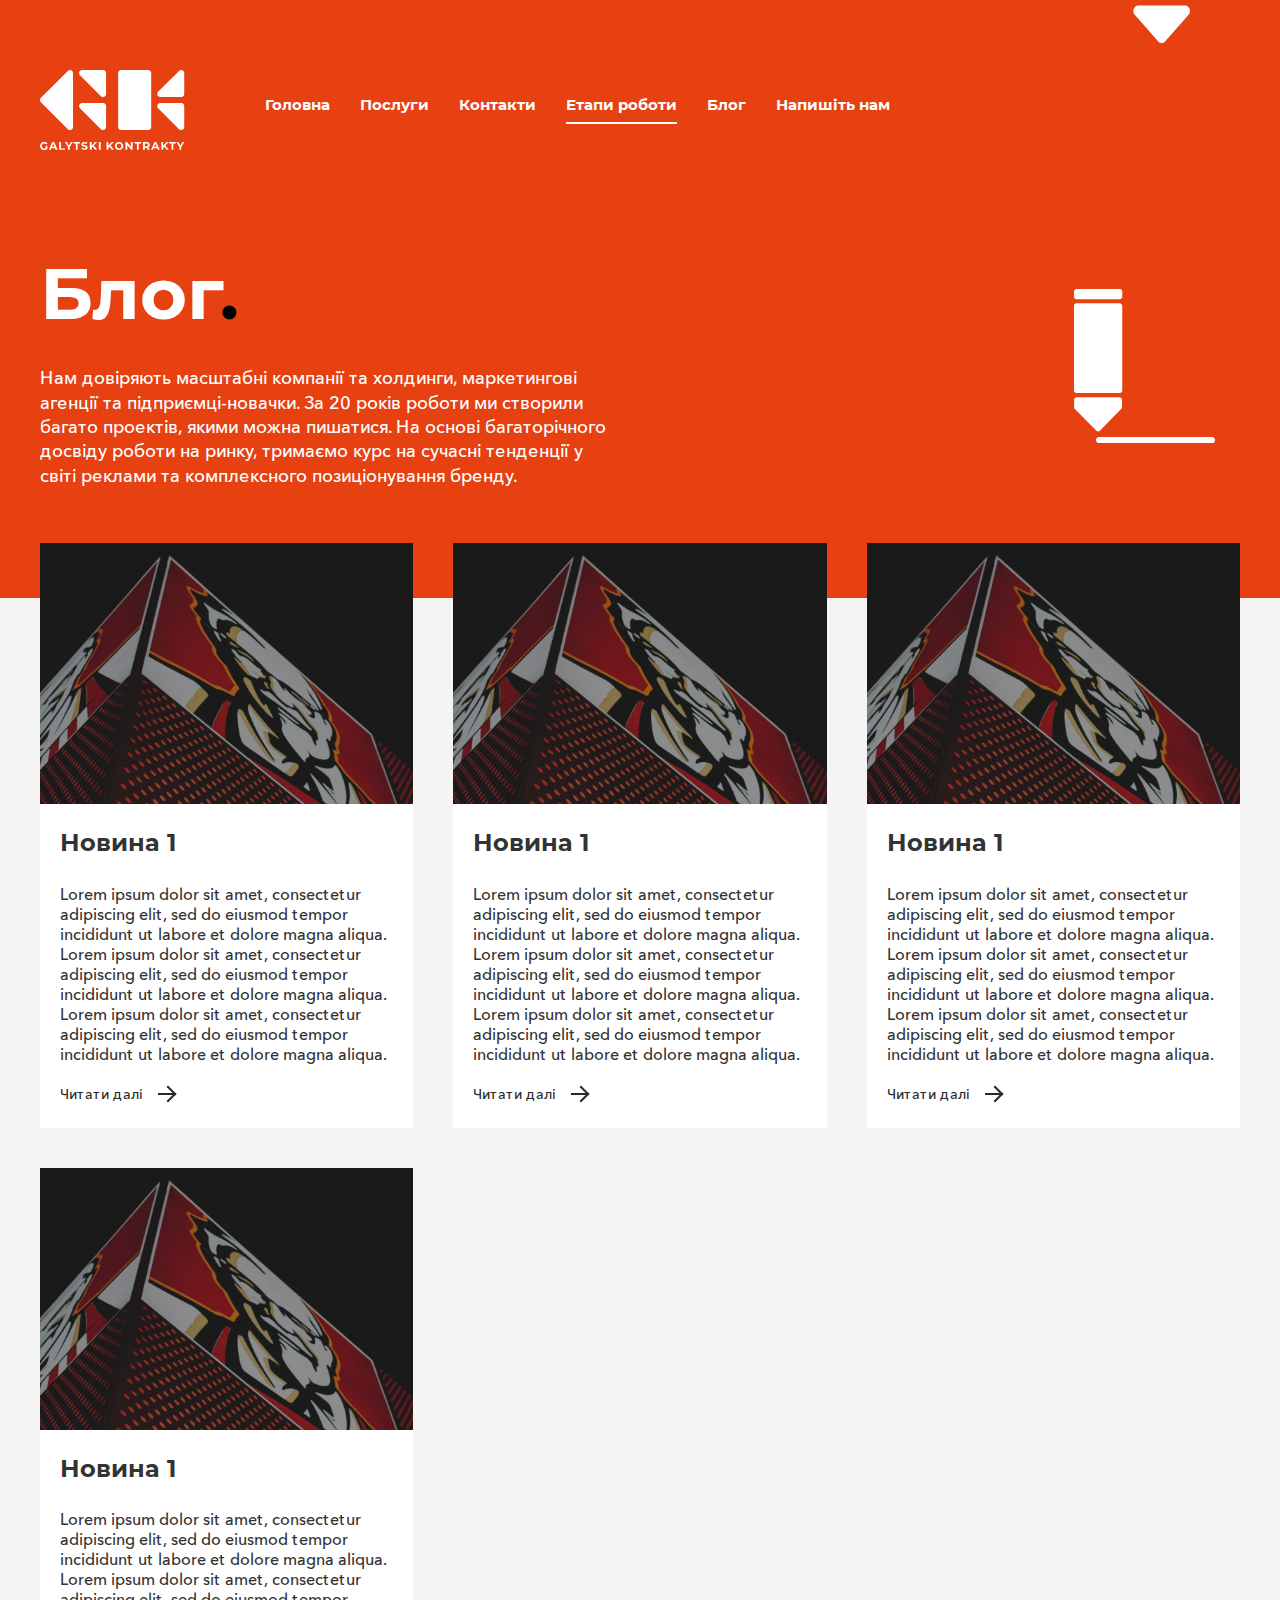
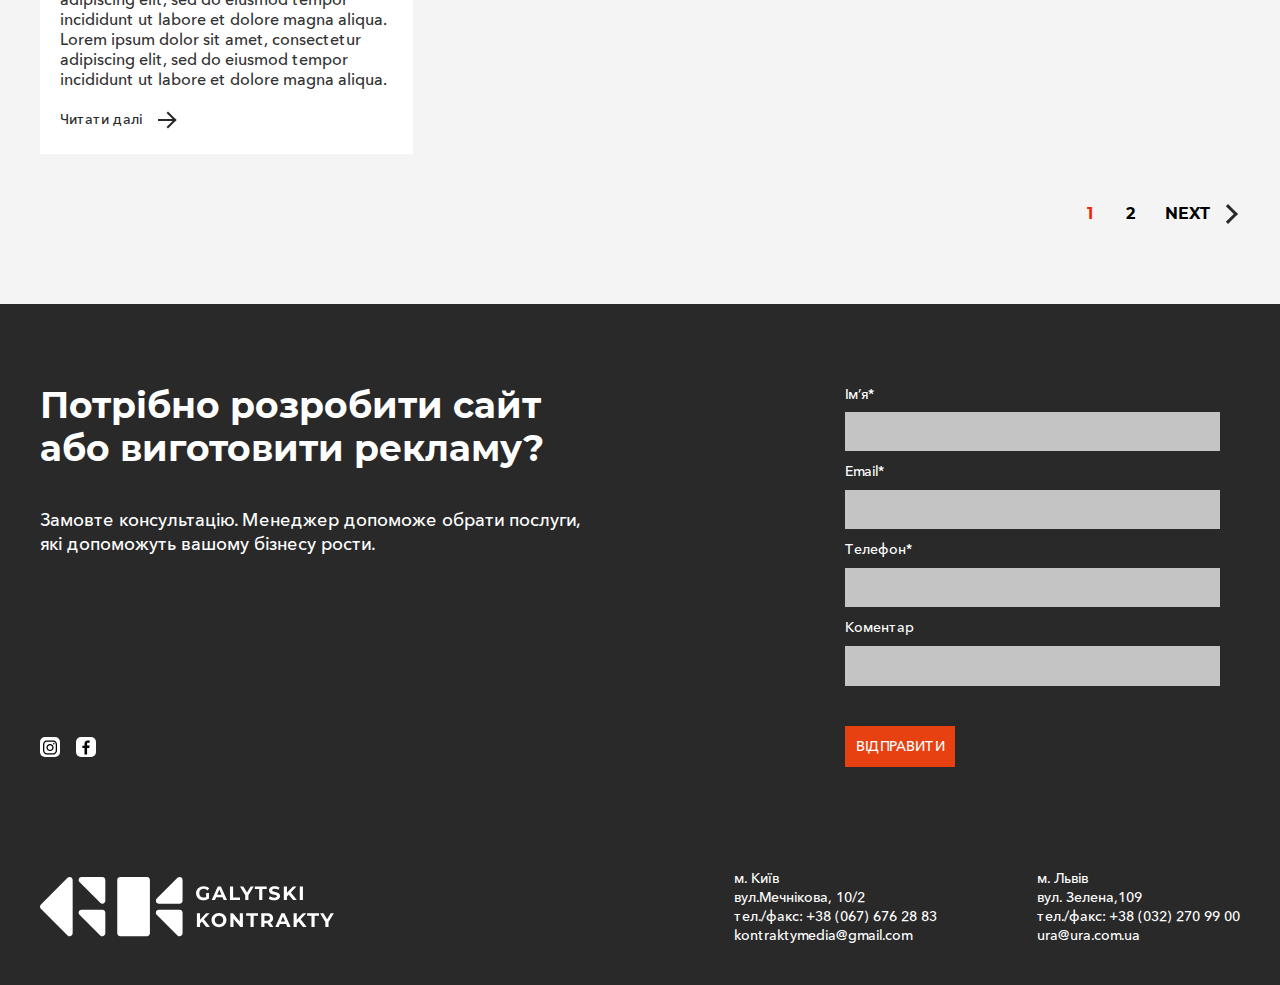
==== blog.html @ ad00ce15 "update" ====
<!DOCTYPE html>
<html lang="en">

<head>
    <meta charset="UTF-8">
    <meta name="viewport" content="width=device-width, initial-scale=1, maximum-scale=1">
    <title>Галицькі Контракти – рекламна агенція повного цик</title>

    <link rel="stylesheet" href="fonts/fonts.css">
    <link rel="stylesheet" href="css/slick.css">
    <link rel="stylesheet" href="css/style.css">
</head>

<body>

    <div class="container container--inner">

        <header class="main-header">
            <div class="container container--header">
                <div class="main-header__block">
                    <div class="main-header__holder">
                        <a href="" class="main-header__logo">
                            <img src="img/icons/logo-header.svg" alt="">
                        </a>
                        <div class="main-header__wrap">
                            <div class="mobile-wrap">
                                <div class="main-nav__toggle">
                                    <span class="line-burger"></span>
                                    <span class="line-burger"></span>
                                    <span class="line-burger"></span>
                                    <span class="line-burger"></span>
                                </div>
                            </div>
                           <ul class="main-header__list">
                               <li><a href="" class="main-header__link">Головна</a></li>
                                <li><a href="" class="main-header__link">Послуги</a></li>
                                <li><a href="" class="main-header__link">Контакти</a></li>
                                <li><a href="" class="main-header__link main-header__link--active">Етапи роботи</a></li>
                                <li><a href="" class="main-header__link">Блог</a></li>
                                <li><a href="" class="main-header__link">Напишіть нам</a></li>
                            </ul>
                        </div>
                    </div>
                    <!--end main-header__holder-->

                    <div class="blog__line">
                        <!--
          <svg width="57" height="245" viewBox="0 0 57 205" fill="none" xmlns="http://www.w3.org/2000/svg">
              <defs>
                <pattern id="pattern_blog" width="57" height="45" x="0" y="0" patternUnits="userSpaceOnUse">
                  <path fill-rule="evenodd" clip-rule="evenodd" d="M25.2838 36.4421C27.161 38.5623 30.1722 38.5623 32.0494 36.4421L55.5921 9.8518C57.4693 7.73164 57.4693 4.33055 55.5921 2.21039C54.6535 1.15031 53.4412 0.62027 52.1898 0.62027H5.14343C3.9311 0.62027 2.67966 1.15031 1.78018 2.21039C-0.0969757 4.33055 -0.0969757 7.73164 1.78018 9.8518L25.2838 36.4421Z" fill="white"/>
                </pattern>
              </defs>
             <rect width="57" height="245" x="0" y="0" fill="url(#pattern_blog)">
                <animate attributeName="height" dur="1.5s" begin="0s" values="45; 90; 135; 180; 245" >
              </rect>
          </svg>-->
                        <svg width="57" height="210" viewBox="0 0 57 210" fill="none"
                            xmlns="http://www.w3.org/2000/svg">
                            <defs>
                                <pattern id="pattern_line" width="57" height="42" x="0" y="0"
                                    patternUnits="userSpaceOnUse">
                                    <path fill-rule="evenodd" clip-rule="evenodd"
                                        d="M25.2838 36.4421C27.161 38.5623 30.1722 38.5623 32.0494 36.4421L55.5921 9.8518C57.4693 7.73164 57.4693 4.33055 55.5921 2.21039C54.6535 1.15031 53.4412 0.62027 52.1898 0.62027H5.14343C3.9311 0.62027 2.67966 1.15031 1.78018 2.21039C-0.0969757 4.33055 -0.0969757 7.73164 1.78018 9.8518L25.2838 36.4421Z"
                                        fill="white" />
                                </pattern>
                            </defs>
                            <rect width="57" height="210" x="0" y="0" fill="url(#pattern_line)">
                                <!-- <animate attributeName="height" dur="1.5s" begin="0s" values="42; 84; 126; 168; 210"
                                    repeatCount="indefinite" /> -->
                            </rect>
                        </svg>
                    </div>

                    <div class="blog__decor">
                        <svg width="57" height="303" viewBox="0 0 57 303" fill="none"
                            xmlns="http://www.w3.org/2000/svg">
                            <defs>
                                <pattern id="pattern_about" width="57" height="80" x="0" y="0"
                                    patternUnits="userSpaceOnUse">
                                    <path fill-rule="evenodd" clip-rule="evenodd"
                                        d="M25.2838 36.4421C27.161 38.5623 30.1722 38.5623 32.0494 36.4421L55.5921 9.8518C57.4693 7.73164 57.4693 4.33055 55.5921 2.21039C54.6535 1.15031 53.4412 0.62027 52.1898 0.62027H5.14343C3.9311 0.62027 2.67966 1.15031 1.78018 2.21039C-0.0969757 4.33055 -0.0969757 7.73164 1.78018 9.8518L25.2838 36.4421Z"
                                        fill="white" />
                                </pattern>
                            </defs>
                            <rect width="57" height="303" x="0" y="0" fill="url(#pattern_about)">
                                <!-- <animate attributeName="height" dur="1.5s" begin="0s" values="101; 202; 303"
                                    repeatCount="indefinite" /> -->
                            </rect>
                        </svg>
                    </div>

                </div>
                <!--end main-header__block-->
            </div>

            <section class="inner">
                <div class="container">
                    <div class="inner__col">
                        <div class="inner__wrap">
                            <h3 class="inner__title">Блог<span>.</span></h3>
                            <div class="inner__text">
                                <p>Нам довіряють масштабні компанії та холдинги, маркетингові агенції та
                                    підприємці-новачки. За 20 років роботи ми створили багато проектів, якими можна
                                    пишатися. На основі багаторічного досвіду роботи на ринку, тримаємо курс на сучасні
                                    тенденції у світі реклами та комплексного позиціонування бренду.</p>
                            </div>
                            <div class="inner__pencil">
                                <svg width="141" height="154" viewBox="0 0 141 154" fill="none"
                                    xmlns="http://www.w3.org/2000/svg">
                                    <path fill-rule="evenodd" clip-rule="evenodd"
                                        d="M24.1456 108.24H24.1761H45.3612C45.4528 108.24 44.9033 108.24 45.6054 108.24C46.3075 108.24 48.017 109.354 48.017 110.686V117.992V118.023V118.054V118.116V118.147V118.209V118.24V118.271V118.364V118.395V118.426V118.457V118.488V118.519V118.55V118.581V118.612V118.643V118.673V118.704L47.9865 118.797V118.828C47.8644 119.231 47.6202 119.571 47.3149 119.819L25.8856 141.801C25.4582 142.235 24.8477 142.513 24.2067 142.513H24.1761H24.1456H24.1151C23.474 142.513 22.8635 142.235 22.4361 141.801L0.823682 119.881C0.518421 119.602 0.304739 119.262 0.152108 118.89V118.859L0.121582 118.766V118.735V118.704V118.673V118.643V118.612V118.581V118.55V118.519V118.488V118.457V118.426V118.333V118.302V118.271V118.209V118.178V118.116V118.085V118.054V110.747C0.121582 109.385 1.83104 108.302 2.53314 108.302C3.23524 108.302 2.7163 108.302 2.77735 108.302H23.9625H24.1456V108.24Z"
                                        fill="white" />
                                    <path fill-rule="evenodd" clip-rule="evenodd"
                                        d="M0.0302734 2.72457C0.0302734 2.63168 0.0302734 3.18898 0.0302734 2.47688C0.0302734 1.73382 1.09869 0 2.44183 0H45.8499C47.1931 0 48.2615 1.1146 48.2615 2.44592V7.77121C48.2615 9.13349 47.1626 10.2171 45.8499 10.2171H2.44183C1.09869 10.2171 0.0302734 9.10253 0.0302734 7.77121C0.0302734 7.67833 0.0302734 7.58544 0.0302734 7.52352V2.72457Z"
                                        fill="white" />
                                    <path fill-rule="evenodd" clip-rule="evenodd"
                                        d="M48.2615 101.242C48.2615 101.335 48.2615 101.428 48.2615 101.49C48.2615 102.852 47.1626 103.936 45.8499 103.936H2.44183C1.09869 103.936 0.0302734 102.821 0.0302734 101.49V16.5951C0.0302734 15.2328 1.12921 14.1492 2.44183 14.1492H45.8499C47.1931 14.1492 48.2615 15.883 48.2615 16.5951C48.2615 17.3072 48.2615 16.7809 48.2615 16.8428V101.242Z"
                                        fill="white" />
                                    <path fill-rule="evenodd" clip-rule="evenodd"
                                        d="M24.9395 148.025H138.069C139.687 148.025 141.03 149.356 141.03 151.028C141.03 152.669 139.718 154.031 138.069 154.031H24.9395C23.3217 154.031 21.9785 152.7 21.9785 151.028C21.9785 149.356 23.2911 148.025 24.9395 148.025Z"
                                        fill="white" />
                                </svg>
                            </div>
                        </div>
                        <!--end inner__wrap-->
                        <p class="inner__aside">Follow Us - Fb. / Inst.</p>
                    </div>
                    <!--end inner__col-->
                </div>

            </section>

        </header>

        <section class="blog">
            <div class="container">
                <div class="blog__wrap">
                    <a href="" class="blog__item">
                        <div class="blog__image" style="background-image: url(img/project_1.png);"></div>
                        <div class="blog__content">
                            <h3 class="blog__title">Новина 1</h3>
                            <div class="blog__desc">
                                <p>Lorem ipsum dolor sit amet, consectetur adipiscing elit, sed do eiusmod tempor
                                    incididunt ut labore et dolore magna aliqua. Lorem ipsum dolor sit amet, consectetur
                                    adipiscing elit, sed do eiusmod tempor incididunt ut labore et dolore magna aliqua.
                                    Lorem ipsum dolor sit amet, consectetur adipiscing elit, sed do eiusmod tempor
                                    incididunt ut labore et dolore magna aliqua.</p>
                            </div>
                            <span class="blog__details">Читати далі</span>
                        </div>
                    </a>
                    <!--end blog__item-->

                    <a class="blog__item">
                        <div class="blog__image" style="background-image: url(img/project_1.png);"></div>
                        <div class="blog__content">
                            <h3 class="blog__title">Новина 1</h3>
                            <div class="blog__desc">
                                <p>Lorem ipsum dolor sit amet, consectetur adipiscing elit, sed do eiusmod tempor
                                    incididunt ut labore et dolore magna aliqua. Lorem ipsum dolor sit amet, consectetur
                                    adipiscing elit, sed do eiusmod tempor incididunt ut labore et dolore magna aliqua.
                                    Lorem ipsum dolor sit amet, consectetur adipiscing elit, sed do eiusmod tempor
                                    incididunt ut labore et dolore magna aliqua.</p>
                            </div>
                            <span class="blog__details">Читати далі</span>
                        </div>
                    </a>
                    <!--end blog__item-->

                    <a class="blog__item">
                        <div class="blog__image" style="background-image: url(img/project_1.png);"></div>
                        <div class="blog__content">
                            <h3 class="blog__title">Новина 1</h3>
                            <div class="blog__desc">
                                <p>Lorem ipsum dolor sit amet, consectetur adipiscing elit, sed do eiusmod tempor
                                    incididunt ut labore et dolore magna aliqua. Lorem ipsum dolor sit amet, consectetur
                                    adipiscing elit, sed do eiusmod tempor incididunt ut labore et dolore magna aliqua.
                                    Lorem ipsum dolor sit amet, consectetur adipiscing elit, sed do eiusmod tempor
                                    incididunt ut labore et dolore magna aliqua.</p>
                            </div>
                            <span class="blog__details">Читати далі</span>
                        </div>
                    </a>
                    <!--end blog__item-->


                    <a class="blog__item">
                        <div class="blog__image" style="background-image: url(img/project_1.png);"></div>
                        <div class="blog__content">
                            <h3 class="blog__title">Новина 1</h3>
                            <div class="blog__desc">
                                <p>Lorem ipsum dolor sit amet, consectetur adipiscing elit, sed do eiusmod tempor
                                    incididunt ut labore et dolore magna aliqua. Lorem ipsum dolor sit amet, consectetur
                                    adipiscing elit, sed do eiusmod tempor incididunt ut labore et dolore magna aliqua.
                                    Lorem ipsum dolor sit amet, consectetur adipiscing elit, sed do eiusmod tempor
                                    incididunt ut labore et dolore magna aliqua.</p>
                            </div>
                            <span class="blog__details">Читати далі</span>
                        </div>
                    </a>
                    <!--end blog__item-->


                </div>
                <!--end blog__wrap-->
                <nav class="navigation pagination" role="navigation">
                    <div class="nav-links">
                        <span class="page-numbers current">1</span>
                        <a class="page-numbers" href="">2</a>
                        <a class="page-numbers next" href=""></a>
                    </div>
                </nav>
            </div>
        </section>

        <footer class="main-footer">
            <div class="container">
                <div class="main-footer__wrap">
                    <div class="main-footer__item main-footer__item--block">
                        <h3 class="main-footer__title">Потрібно розробити сайт або виготовити рекламу?</h3>
                        <div class="main-footer__desc">
                            <p>Замовте консультацію. Менеджер допоможе обрати послуги, які допоможуть вашому бізнесу
                                рости.</p>
                        </div>
                        <div class="main-footer__decor">
                            <svg width="229" height="21" viewBox="0 0 229 21" xmlns="http://www.w3.org/2000/svg">
                                <defs>
                                    <pattern id="pattern" width="30" height="20" x="0" y="0"
                                        patternUnits="userSpaceOnUse">
                                        <path
                                            d="M0 1.01V19.07C0 19.63 0.45 20.08 1.01 20.08C1.29 20.08 1.54 19.97 1.72 19.79L10.76 10.75C10.94 10.57 11.05 10.32 11.05 10.04C11.05 9.75 10.92 9.48 10.72 9.3L1.72 0.3C1.54 0.11 1.29 0 1.01 0C0.45 0 0 0.45 0 1.01Z" />
                                    </pattern>
                                </defs>

                                <rect width="220" height="20" x="0" y="0" fill="url(#pattern)">
                                    <animate attributeName="width" dur="1.5s" begin="0s"
                                        values="20; 40; 60; 80; 100; 140;180;220" repeatCount="indefinite" />
                                </rect>
                            </svg>
                        </div>
                        <!--end main-footer__decor-->

                        <div class="main-footer__social">
                             <a href="" class="main-footer__elem">
                                <img src="img/icons/instagram.svg" alt="">
                            </a>
                            <a href="" class="main-footer__elem">
                                <img src="img/icons/facebook.svg" alt="">
                            </a>
                        </div>
                    </div>
                    <div class="main-footer__item main-footer__item--form">
                        <form action="" class="main-footer__data">
                            <div class="main-footer__info">
                                <p class="main-footer__error main-footer__fail-name" style="display: none;">Некоректне
                                    ім’я</p>
                                <p class="main-footer__error main-footer__fail-email" style="display: none;">Некоректний
                                    email</p>
                                <p class="main-footer__error main-footer__fail-phone" style="display: none;">Некоректний
                                    номер телефону</p>
                            </div>
                            <div class="main-footer__box">
                                <label for="m_name" class="main-footer__label">Iм’я*</label>
                                <input class="input" type="text" id="m_name">
                            </div>
                            <div class="main-footer__box">
                                <label for="m_email" class="main-footer__label">Email*</label>
                                <input class="input" type="text" id="m_email">
                            </div>
                            <div class="main-footer__box">
                                <label for="m_phone" class="main-footer__label">Телефон*</label>
                                <input class="input" type="text" id="m_phone">
                            </div>
                             <div class="main-footer__box">
                               <label for="m_msg" class="main-footer__label">Коментар</label>
                                <textarea class="input input--area" id="m_msg"></textarea>
                            </div>
                            <button class="main-footer__btn">Відправити</button>
                        </form>
                    </div>
                </div>
                <!--end main-footer__wrap-->

                <div class="main-footer__inner">
                    <div class="main-footer__logo">
                        <img src="img/icons/footer-logo.svg" alt="">
                    </div>
                    <div class="main-footer__elems">
                        <div class="main-footer__col">
                            <p>м. Київ
                                вул.Мечнікова, 10/2
                                тел./факс: <a href="tel:+38 (067) 676 28 83">+38 (067) 676 28 83</a>
                                kontraktymedia@gmail.com
                            </p>
                        </div>
                        <div class="main-footer__col">
                            <p>м. Львів
                                вул. Зелена,109
                                тел./факс: <a href="tel:+38 (032) 270 99 00">+38 (032) 270 99 00</a>
                                ura@ura.com.ua
                            </p>
                        </div>
                    </div>
                </div>
                <!--end main-footer__inner-->
            </div>
        </footer>

    </div>

    <script src="js/jquery-3.1.1.min.js"></script>
    <script src="js/jquery.maskedinput.min.js"></script>
    <script src="js/slick.min.js"></script>
    <script src="js/main.js"></script>

</body>

</html>
---- fonts/fonts.css ----
@font-face {
    font-family: "Montserrat";
    src: url("Montserrat.eot");
    src: url("Montserrat.eot?#iefix") format("embedded-opentype"),
    url("Montserrat.woff") format("woff"),
    url("Montserrat.woff2") format("woff2"),
    url("Montserrat.ttf") format("truetype"),
    url('Montserrat.svg') format('svg');
    font-weight: normal;
    font-style: normal;
}

@font-face {
    font-family: "Montserrat";
    src: url("Montserrat-Bold.eot");
    src: url("Montserrat-Bold.eot?#iefix") format("embedded-opentype"),
    url("Montserrat-Bold.woff") format("woff"),
    url("Montserrat-Bold.woff2") format("woff2"),
    url("Montserrat-Bold.ttf") format("truetype"),
    url('Montserrat-Bold.svg') format('svg');
    font-weight: bold;
    font-style: normal;
}

@font-face {
    font-family: "Montserrat";
    src: url("Montserrat-ExtraBold.eot");
    src: url("Montserrat-ExtraBold.eot?#iefix") format("embedded-opentype"),
    url("Montserrat-ExtraBold.woff") format("woff"),
    url("Montserrat-ExtraBold.woff2") format("woff2"),
    url("Montserrat-ExtraBold.ttf") format("truetype"),
    url('MMontserrat-ExtraBold.svg') format('svg');
    font-weight: 800;
    font-style: normal;
}

@font-face {
    font-family: "Avenir";
    src: url("Avenir-Medium.eot");
    src: url("Avenir-Medium.eot?#iefix") format("embedded-opentype"),
    url("Avenir-Medium.woff") format("woff"),
    url("Avenir-Medium.woff2") format("woff2"),
    url("Avenir-Medium.ttf") format("truetype"),
    url('Avenir-Medium.svg') format('svg');
    font-weight: 500;
    font-style: normal;
}

@font-face {
    font-family: "Avenir";
    src: url("Avenir-Heavy.eot");
    src: url("Avenir-Heavy.eot?#iefix") format("embedded-opentype"),
    url("Avenir-Heavy.woff") format("woff"),
    url("Avenir-Heavy.woff2") format("woff2"),
    url("Avenir-Heavy.ttf") format("truetype"),
    url('Avenir-Heavy.svg') format('svg');
    font-weight: normal;
    font-style: normal;
}

@font-face {
    font-family: "roboto";
    src: url("roboto-regular.eot");
    src: url("roboto-regular.eot?#iefix") format("embedded-opentype"),
    url("roboto-regular.woff") format("woff"),
    url("roboto-regular.woff2") format("woff2"),
    url("roboto-regular.ttf") format("truetype"),
    url('roboto-regular.svg') format('svg');
    font-weight: 400;
    font-style: normal;
}

@font-face {
    font-family: "roboto";
    src: url("roboto-700.eot");
    src: url("roboto-700.eot?#iefix") format("embedded-opentype"),
    url("roboto-700.woff") format("woff"),
    url("roboto-700.woff2") format("woff2"),
    url("roboto-700.ttf") format("truetype"),
    url('roboto-700.svg') format('svg');
    font-weight: 700;
    font-style: normal;
}
---- css/style.css ----
.visually-hidden {
	position: absolute;
	width: 1px;
	height: 1px;
	margin: -1px;
	bottom: 0;
	padding: 0;
	white-space: nowrap;
	clip-path: inset(100%);
	clip: rect(0 0 0 0);
	overflow: hidden;
}

* {
	box-sizing: border-box;
}

*::after,
*::before {
	box-sizing: border-box;
}

.button {
	display: block;
	width: 100%;
	cursor: pointer;
	border: none;
	outline: none;
}

body,
div,
dl,
dt,
dd,
ul,
li,
h1,
h2,
h3,
h4,
h5,
h6,
pre,
code,
form,
fieldset,
input,
textarea,
p,
blockquote,
th,
td {
	margin: 0;
	padding: 0;
}

table {
	border-collapse: collapse;
	border-spacing: 0;
}

a {
	text-decoration: none;
}

fieldset,
img,
abbr {
	border: 0;
}

address,
caption,
cite,
code,
dfn,
th,
var {
	font-style: normal;
	font-weight: normal;
}

strong {
	font-weight: bold;
}

em {
	font-style: italic;
}

ul li {
	list-style: none;
}

caption,
th {
	text-align: left;
}

h1,
h2,
h3,
h4,
h5,
h6 {
	font-weight: bold;
}

sup {
	vertical-align: text-top;
}

sub {
	vertical-align: text-bottom;
}

input,
textarea,
select {
	font-family: inherit;
	font-size: inherit;
	font-weight: inherit;
	outline: none;
}

legend {
	color: #000;
}

article,
aside,
details,
figcaption,
figure,
footer,
header,
hgroup,
menu,
nav,
section,
main {
	display: block;
}

.main-header {
	position: relative;
	background-color: #e74011;
	background-image: url(img/bg-header.svg);
	background-size: cover;
	background-repeat: no-repeat;
}

.main-header--inner {
	background-color: #fff;
	background-image: none;
}

.main-header--inner .line-burger {
	background-color: #292929;
}

.main-header--inner .main-header__list {
	background-color: #fff;
}

.main-header--inner .main-header__link {
	color: #292929;
}

.main-header--inner .main-header__link--active {
	border-bottom-color: #292929;
}

.main-header--inner .main-header__link--active:hover {
	color: #292929;
}

.main-header--blog .main-header__holder {
	justify-content: center;
}

.main-header--blog .main-header__list li:not(:last-child) .main-header__link {
	margin-right: 40px;
}

.main-header--blog .main-header__logo {
	display: none;
}

.main-header__holder {
	position: relative;
	display: flex;
	align-items: center;
	padding-top: 70px;
}

.main-header__elem {
	max-width: 900px;
	padding-top: 110px;
}

.main-header__desc {
	transform-origin: center bottom;
	padding-bottom: 67px;
}

.main-header__desc .animation_title {
	display: inline-block;
	min-height: 70px;
	border-right: 10px solid #fff;
	padding-right: 10px;
	animation: lineText 0.7s 8 0.5s;
}

.main-header__desc p {
	font-size: 72px;
	line-height: 1.2;
	color: #fff;
	font-weight: bold;
}

.main-header__different {
	display: block;
	color: #292929;
}

.main-header__text {
	max-width: 575px;
	padding-bottom: 190px;
}

.main-header__text p {
	font-size: 18px;
	line-height: 1.35;
	color: #fff;
	font-family: Avenir;
	font-weight: 500;
}

.main-header__block {
	position: relative;
}

.main-header__line,
.main-header__decor {
	position: absolute;
}

.main-header__line svg,
.main-header__decor svg {
	display: block;
}

.main-header__line svg path,
.main-header__decor svg path {
	fill: #fff;
}

.main-header__line {
	right: 115px;
	top: 300px;
	height: 42px;
	overflow: hidden;
	animation: mainArrow 4s infinite;
}

.main-header__decor {
	right: 0px;
	top: 495px;
	height: 90px;
	overflow: hidden;
	animation: smallArrow 4s infinite;
}

.main-header__list {
	display: flex;
	align-items: center;
}

.main-header__list li:not(:last-child) .main-header__link {
	margin-right: 30px;
}

.main-header__link {
	display: block;
	font-size: 15px;
	line-height: 1.2;
	color: #fff;
	border-bottom: 2px solid transparent;
	padding-bottom: 8px;
	font-weight: 700;
	transition: 0.3s color;
}

.main-header__link:hover {
	color: #333;
}

.main-header__link--active {
	border-bottom: 2px solid #fff;
}

.main-header__link--active:hover {
	color: #fff;
}

.main-header__logo {
	display: block;
	margin-right: 80px;
	max-width: 145px;
}

.main-header__logo img {
	display: block;
}

.main-header__aside {
	position: absolute;
	writing-mode: vertical-rl;
	transform: rotate(-180deg);
	top: calc(50% - 110px);
	right: -81px;
	font-size: 15px;
	line-height: 1.2;
	font-family: roboto;
	font-weight: 700;
}

.main-header__aside a {
	color: #292929;
}

.mobile-wrap {
	display: none;
	align-items: center;
	justify-content: space-between;
	cursor: pointer;
}

.line-burger {
	position: relative;
	top: 0px;
	display: block;
	width: 20px;
	height: 2px;
	background-color: #fff;
	transition: all ease-in-out 0.5s;
}

.line-burger:not(:last-child) {
	margin-bottom: 4px;
}

.line-burger:nth-child(1),
.line-burger:nth-child(3) {
	width: 10px;
}

.main-nav__toggle {
	position: relative;
	cursor: pointer;
	display: none;
}

.main-nav__toggle.open .line-burger:nth-child(2),
.main-nav__toggle.open .line-burger:nth-child(3) {
	width: 0px;
	opacity: 0;
}

.main-nav__toggle.open .line-burger:nth-child(1) {
	transform: rotate(-45deg);
	top: 9px;
}

.main-nav__toggle.open .line-burger:nth-child(4) {
	transform: rotate(45deg);
	top: -9px;
}

.main-nav__toggle.open .line-burger:nth-child(1) {
	width: 20px;
}

.main-footer {
	background-color: #292929;
	padding-top: 80px;
}

.main-footer__wrap {
	display: flex;
	flex-wrap: wrap;
	margin-bottom: 55px;
}

.main-footer__item {
	width: 50%;
}

.main-footer__item--block {
	position: relative;
	max-width: 580px;
	padding-right: 20px;
}

.main-footer__title {
	font-size: 36px;
	line-height: 1.2;
	color: #fff;
	padding-bottom: 38px;
	font-weight: bold;
}

.main-footer__desc {
	padding-bottom: 70px;
}

.main-footer__desc p {
	font-size: 18px;
	line-height: 24px;
	color: #fff;
	font-family: Avenir;
	font-weight: 500;
}

.main-footer__decor {
	position: relative;
	margin-bottom: 90px;
}

.main-footer__decor:after {
	content: '';
	position: absolute;
	top: 0;
	right: 0;
	width: 100%;
	height: 100%;
	background-color: #292929;
	animation: footerArrow 3s infinite;
}

.main-footer__decor svg {
	display: block;
}

.main-footer__decor svg path {
	fill: rgba(255, 255, 255, 0.4);
}

.main-footer__social {
	display: flex;
	margin: 0 -8px;
}

.main-footer__social--mobile {
	display: none;
}

.main-footer__elem {
	display: flex;
	align-items: center;
	justify-content: center;
	width: 20px;
	height: 20px;
	border-radius: 5px;
	background-color: #fff;
	padding: 0 3px;
	margin: 0 8px;
}

.main-footer__elem img {
	display: block;
	width: 15px;
	height: 15px;
}

.main-footer__box {
	margin-bottom: 10px;
}

.main-footer__label {
	user-select: none;
	display: inline-block;
	cursor: pointer;
	font-size: 14px;
	line-height: 1.2;
	color: #fff;
	margin-bottom: 10px;
	font-family: Avenir;
	font-weight: 500;
}

.main-footer__data {
	max-width: 375px;
	margin-left: auto;
}

.main-footer__btn {
	cursor: pointer;
	max-width: 110px;
	width: 100%;
	font-size: 14px;
	line-height: 1.2;
	color: #fff;
	border: none;
	outline: none;
	background-color: #e74011;
	text-transform: uppercase;
	padding: 12px 5px;
	margin-top: 30px;
	font-family: Avenir;
	font-weight: 500;
	transition: 0.3s background-color;
}

.main-footer__btn[disabled] {
	cursor: default;
	opacity: 0.5;
	text-decoration: line-through;
}

.main-footer__btn:not(:disabled) {
	cursor: pointer;
}

.main-footer__btn:not(:disabled):hover {
	background-color: #591806;
}

.main-footer__inner {
	display: flex;
	justify-content: space-between;
	align-items: center;
	padding-top: 47px;
}

.main-footer__logo {
	max-width: 295px;
	margin-bottom: 40px;
}

.main-footer__logo img {
	display: block;
}

.main-footer__elems {
	display: flex;
}

.main-footer__col {
	max-width: 205px;
	margin-bottom: 40px;
}

.main-footer__col:first-child {
	margin-right: 100px;
}

.main-footer__col p {
	font-size: 14px;
	line-height: 19px;
	color: #fff;
	white-space: pre-line;
	font-family: Avenir;
	font-weight: 500;
}

.main-footer__col a {
	color: #fff;
	transition: 0.3s color;
}

.main-footer__col a:hover {
	color: #e74011;
}

.main-footer__error {
	padding-bottom: 12px;
	color: #cc0000;
	text-transform: uppercase;
	font-weight: bold;
}

.msg-modal {
	position: fixed;
	top: 30%;
	left: calc(50% - 150px);
	width: 300px;
	padding: 20px 30px;
	border-radius: 15px;
	text-align: center;
	background-color: #e74011;
	color: #fff;
	opacity: 0;
	visibility: hidden;
	font-size: 18px;
	line-height: 1.5;
	border-radius: 5px;
	z-index: 20;
	transition: 0.3s visibility, 0.3s opacity;
}

.msg-modal-active {
	opacity: 1;
	visibility: visible;
}

body {
	margin: 0;
	padding: 0;
	width: 100%;
	min-height: 100vh;
	overflow-x: hidden;
	color: #333333;
	background-color: #fff;
	font-size: 16px;
	line-height: 1.2;
	font-weight: normal;
	font-style: normal;
	font-family: "Montserrat";
}

* {
	box-sizing: border-box;
}

img {
	max-width: 100%;
	height: auto;
}

.container {
	max-width: 1260px;
	width: 100%;
	margin: 0 auto;
	padding: 0 30px;
}

.container--inner {
	max-width: 100%;
	padding: 0px;
}

.container--content {
	max-width: 920px;
}

.container--types {
	max-width: 1440px;
	padding: 0px;
}

.input {
	display: block;
	width: 100%;
	background-color: #c4c4c4;
	border: 0;
	border-bottom: 3px solid transparent;
	outline: none;
	padding: 10px 10px 7px;
}

.input.form-fail {
	border-color: #b00;
}

.input.form-done {
	border-color: #0b0;
}

.input--area {
	resize: none;
	max-height: 40px;
}

.project {
	position: relative;
	z-index: 2;
	margin-top: -120px;
	padding-bottom: 75px;
}

.project__elem {
	font-size: 36px;
	line-height: 1.43;
	color: #fff;
	padding-bottom: 10px;
	font-weight: 700;
}

.project__page {
	margin-top: 0;
}

.project__item {
	display: flex;
	flex-wrap: wrap;
}

.project__item .project__box:first-child {
	width: calc(100% - 410px);
	margin-right: 40px;
}

.project__item .project__box:last-child {
	width: 370px;
}

.project__item .project__box:only-child {
	width: 100%;
	margin: 0 0 40px;
}

.project__item:nth-child(2n) .project__box:first-child {
	width: 370px;
}

.project__item:nth-child(2n) .project__box:last-child {
	width: calc(100% - 410px);
}

.project__item:nth-child(2n) .project__box:only-child {
	width: 100%;
	margin: 0 0 40px;
}

.project__box {
	display: flex;
	flex-direction: column;
	justify-content: flex-end;
	background-repeat: no-repeat;
	background-size: cover;
	background-position: center;
	margin-bottom: 40px;
	min-height: 375px;
}

.project__text {
	padding: 0 19px;
}

.project__title {
	font-size: 32px;
	line-height: 1.2;
	color: #fff;
	padding-bottom: 20px;
	font-weight: 800;
}

.project__desc {
	margin-top: -13px;
	padding-bottom: 20px;
}

.project__desc p {
	font-size: 24px;
	line-height: 1.25;
	color: #fff;
	font-weight: 500;
}

.services {
	position: relative;
	padding-bottom: 114px;
}

.services--inner {
	padding-top: 70px;
}

.services--inner .services__wrap {
	padding: 0 50px;
}

.services__col {
	position: relative;
}

.services__wrap {
	display: flex;
	flex-wrap: wrap;
}

.services__item--block {
	width: 480px;
}

.services__item--info {
	width: calc(100% - 480px);
}

.services__title {
	font-size: 24px;
	line-height: 1.25;
	color: #292929;
	border-bottom: 1px solid #a3a3a3;
	padding-bottom: 8px;
	font-weight: bold;
}

.services__text {
	padding-top: 30px;
}

.services__text p {
	font-size: 36px;
	line-height: 1.2;
	color: #292929;
	font-weight: bold;
}

.services__text span {
	display: inline-block;
	color: #e74011;
}

.services__desc {
	max-width: 475px;
	padding-top: 36px;
	margin-left: auto;
}

.services__desc p {
	font-size: 18px;
	line-height: 1.35;
	color: #292929;
	font-family: Avenir;
	font-weight: 500;
}

.types {
	padding-bottom: 80px;
}

.types__wrap {
	display: flex;
	flex-wrap: wrap;
}

.types__item {
	width: 25%;
	position: relative;
	display: flex;
	flex-direction: column;
	justify-content: flex-start;
	padding-top: 27%;
	min-height: 396px;
}

.types__item:after {
	content: '';
	position: absolute;
	top: 0;
	left: 0;
	width: 100%;
	height: 100%;
	background-color: #000;
	opacity: 0;
	transform: scale(0);
	z-index: 1;
	transition: 0.3s opacity, 0.3s transform;
}

.types__item:hover:after {
	opacity: 0.3;
	transform: scale(1);
}

.types__image {
	position: absolute;
	display: flex;
	flex-direction: column;
	top: 0px;
	width: 100%;
	height: 100%;
	background-repeat: no-repeat;
	background-size: cover;
	background-position: top center;
	padding: 0 40px;
	padding-bottom: 22px;
}

.types__title {
	position: relative;
	font-size: 24px;
	line-height: 1.25;
	color: #fff;
	padding-top: 55px;
	font-weight: bold;
	z-index: 2;
}

.types__list {
	position: relative;
	margin-top: auto;
	z-index: 2;
}

.types__list li {
	position: relative;
	font-size: 16px;
	line-height: 1.2;
	color: #fff;
	padding-left: 20px;
	padding-bottom: 15px;
	font-family: Avenir;
	font-weight: 800;
}

.types__list li:after {
	position: absolute;
	content: '+';
	top: 0px;
	left: 0px;
}

.clients {
	padding-bottom: 15px;
}

.clients__wrap {
	display: flex;
	flex-wrap: wrap;
}

.clients__item--block {
	width: 480px;
}

.clients__item--gallery {
	width: calc(100% - 520px);
	padding-top: 30px;
	margin-left: 40px;
	overflow: hidden;
}

.clients__title {
	font-size: 24px;
	line-height: 1.25;
	color: #292929;
	border-bottom: 1px solid #a3a3a3;
	padding-bottom: 8px;
	font-weight: bold;
}

.clients__text {
	padding-top: 30px;
}

.clients__text p {
	font-size: 36px;
	line-height: 1.2;
	color: #292929;
	font-weight: bold;
}

.clients__text span {
	display: inline-block;
	color: #e74011;
}

.clients__holder {
	display: flex;
	align-items: center;
	flex-wrap: wrap;
	margin: 0 -40px 0 0;
}

.clients__box {
	width: calc(100% / 3 - 80px);
	display: inline-flex;
	justify-content: center;
	align-items: center;
	margin: 0 40px;
	margin-bottom: 70px;
	filter: grayscale(1);
	opacity: 0.8;
	cursor: pointer;
	transition: 0.3s filter, 0.3s opacity;
}

.clients__box:hover {
	filter: grayscale(0);
	opacity: 1;
}

.clients__box img {
	display: block;
	max-width: 140px;
	max-height: 100px;
}

.stages {
	padding-top: 90px;
	margin-bottom: 94px;
}

.stages__block {
	padding: 0 65px;
}

.stages__title {
	font-size: 72px;
	line-height: 1.1;
	padding-bottom: 32px;
	font-weight: bold;
}

.stages__title:after {
	content: '.';
	color: #e74011;
}

.stages__holder {
	counter-reset: list;
	position: relative;
}

.stages__holder .stages__item:nth-child(odd) .stages__inner {
	width: 100%;
	max-width: 100%;
}

.stages__item {
	position: relative;
	display: flex;
	align-items: center;
	padding: 0 90px;
}

.stages__item:before {
	position: absolute;
	z-index: -1;
	content: ' ';
	left: 60px;
	bottom: 0px;
	width: calc(100% - 120px);
	height: 1px;
	background-color: #ccc;
}

.stages__item:after {
	position: absolute;
	z-index: -1;
	content: ' ';
	top: -1px;
	right: 0px;
	width: 60px;
	height: calc(100% + 1px);
	border-radius: 0 80px 80px 0;
	border-bottom: 1px solid #ccc;
	border-right: 1px solid #ccc;
}

.stages__item:nth-child(even) {
	justify-content: flex-end;
}

.stages__item:nth-child(even):after {
	border-top: 1px solid #ccc;
}

.stages__item:nth-child(even) .stages__elem {
	right: -16px;
}

.stages__item:nth-child(odd) .stages__elem {
	left: -16px;
}

.stages__item:nth-child(odd):after {
	top: -1px;
	left: 0px;
	border-right: none;
	border-top: 1px solid #ccc;
	border-left: 1px solid #ccc;
	border-radius: 80px 0 0 80px;
}

.stages__item:first-child:after,
.stages__item:last-child:after {
	height: 50%;
}

.stages__item:first-child:after {
	height: calc(50% - 16px);
	top: initial;
	bottom: 0px;
	border-top: 0px;
	border-radius: 0 0px 0px 80px;
}

.stages__item:last-child:nth-child(even):after {
	height: calc(50% - 15px);
	border-bottom: 0px;
	border-radius: 0 80px 0px 0;
}

.stages__item:last-child:nth-child(even):before {
	width: calc(50% - 25px - 15px);
	background-color: #fff;
}

.stages__item:last-child:nth-child(odd):after {
	height: calc(50% - 15px);
	border-bottom: 0px;
	border-radius: 80px 0px 0px 0px;
}

.stages__item:last-child:nth-child(odd):before {
	background-color: #fff;
}

.stages__elem {
	display: block;
	position: absolute;
	width: 32px;
	height: 32px;
	background-color: #fff;
	border: 1px solid #ccc;
	border-radius: 50%;
}

.stages__elem:before {
	position: absolute;
	content: ' ';
	top: calc(50% - 8px);
	left: calc(50% - 8px);
	width: 16px;
	height: 16px;
	background: #f32500;
	border-radius: 50%;
}

.stages__first {
	display: none;
	position: absolute;
	width: 32px;
	height: 32px;
	background-color: #fff;
	border: 1px solid #ccc;
	border-radius: 50%;
}

.stages__first:before {
	position: absolute;
	content: ' ';
	top: calc(50% - 8px);
	left: calc(50% - 8px);
	width: 16px;
	height: 16px;
	background: #f32500;
	border-radius: 50%;
}

.stages__logo {
	width: 150px;
}

.stages__logo img {
	display: block;
}

.stages__inner {
	width: calc(100% - 150px);
	padding-left: 32px;
	max-width: 552px;
}

.stages__col {
	display: flex;
	margin-top: 48px;
	margin-bottom: 20px;
}

.stages__number {
	position: relative;
}

.stages__number:after {
	position: absolute;
	top: 2px;
	left: 0px;
	counter-increment: list;
	content: counter(list) ". ";
	font-size: 36px;
	color: #e74011;
	font-weight: bold;
}

.stages__subtitle {
	font-size: 36px;
	line-height: 1.2;
	color: #333;
	padding-left: 40px;
	font-weight: bold;
}

.stages__text p {
	font-size: 18px;
	line-height: 1.3;
	padding-bottom: 48px;
	font-family: Avenir;
	font-weight: 500;
}

.stages__first.active,
.stages__elem.active {
	animation: stagesAnime 1.5s ease-in-out 0.2s;
}

.content {
	padding-bottom: 80px;
}

.content__text {
	padding-top: 30px;
	padding-bottom: 38px;
}

.content__text p {
	font-size: 36px;
	line-height: 1.2;
	color: #292929;
	font-weight: bold;
}

.content__desc p {
	font-size: 18px;
	line-height: 1.35;
	color: #292929;
}

.reviews {
	padding-top: 80px;
	padding-bottom: 75px;
}

.reviews__row {
	display: flex;
	align-items: center;
	justify-content: space-between;
}

.reviews__row .services__title {
	max-width: 477px;
	width: 100%;
}

.reviews__block {
	max-width: 50%;
}

.reviews__text {
	padding-top: 28px;
	padding-bottom: 50px;
}

.reviews__text p {
	font-size: 36px;
	line-height: 1.2;
	color: #292929;
	font-weight: bold;
}

.reviews__box {
	outline: none;
	padding-bottom: 42px;
}

.reviews__image {
	margin-bottom: 22px;
}

.reviews__image img {
	display: block;
	width: 128px;
	height: 128px;
	object-fit: contain;
	border-radius: 50%;
}

.reviews__desc {
	padding-bottom: 20px;
}

.reviews__desc p {
	font-size: 18px;
	line-height: 1.3;
	color: #292929;
	font-family: Avenir;
	font-weight: 500;
}

.reviews__fio {
	font-size: 18px;
	line-height: 1.3;
	color: #292929;
	padding-bottom: 6px;
	font-family: Avenir;
	font-weight: 800;
}

.reviews__info p {
	font-size: 18px;
	line-height: 1.3;
	color: #a3a3a3;
	font-family: Avenir;
	font-weight: 500;
}

.reviews__wrap {
	position: relative;
}

.reviews .slick-list {
	margin: 0 -20px;
}

.reviews .slick-slide {
	margin: 0 20px;
}

.reviews__count {
	position: absolute;
	bottom: 0px;
	display: flex;
	align-items: center;
}

.reviews__current,
.reviews__all {
	font-size: 16px;
	line-height: 1.2;
	color: #292929;
}

.reviews__separator {
	width: 30px;
	height: 1px;
	background-color: #000;
	margin: 0 8px;
}

.reviews__arrows {
	display: flex;
	position: absolute;
	bottom: 35px;
	right: 0px;
}

.reviews__arrow {
	position: relative;
	display: block;
	cursor: pointer;
	outline: none;
	border: none;
	background-color: transparent;
	width: 30px;
	height: 30px;
	padding: 0px;
}

.reviews__arrow:after {
	position: absolute;
	content: ' ';
	width: 16px;
	height: 16px;
	top: calc(50% - 8px);
	left: calc(50% - 7px);
	border-left: 4px solid #292929;
	border-top: 4px solid #292929;
	transform: rotate(-45deg);
	transition: 0.3s border;
}

.reviews__arrow:before {
	position: absolute;
	content: ' ';
	left: 10px;
	top: calc(50% - 2px);
	width: 18px;
	height: 4px;
	background-color: #292929;
}

.reviews__arrow--dir_right {
	transform: scaleX(-1);
	margin-left: 25px;
}

.reviews__link {
	display: block;
	max-width: 130px;
	width: 100%;
	align-self: end;
	font-size: 14px;
	line-height: 1.2;
	color: #292929;
	padding: 11px 0;
	text-align: center;
	text-transform: uppercase;
	border: 1px solid #292929;
	font-weight: 500;
	font-family: Avenir;
	transition: 0.3s background-color, 0.3s color, 0.3s border;
}

.reviews__link:hover {
	background-color: #E74011;
	color: #fff;
	border-color: #E74011;
}

.blog {
	background-color: #f4f4f4;
}

.blog__wrap {
	position: relative;
	z-index: 2;
	display: flex;
	flex-wrap: wrap;
	margin: 0 -20px;
	margin-top: -55px;
}

.blog__item {
	width: calc(100% / 3 - 40px);
	cursor: pointer;
	display: inline-block;
	margin: 0 20px;
	margin-bottom: 40px;
}

.blog__image {
	height: 0px;
	padding-top: 70%;
	background-size: cover;
	background-repeat: no-repeat;
	background-position: top center;
}

.blog__content {
	background-color: #fff;
	color: #333;
	padding: 0 20px;
	padding-bottom: 25px;
}

.blog__title {
	font-size: 24px;
	line-height: 1.2;
	padding-top: 25px;
	padding-bottom: 26px;
}

.blog__desc {
	padding-bottom: 20px;
}

.blog__desc p {
	font-size: 16px;
	line-height: 1.25;
	font-family: Avenir;
	font-weight: 500;
}

.blog__details {
	display: inline-block;
	user-select: none;
	font-size: 14px;
	line-height: 1.2;
	color: #292929;
	font-family: Avenir;
	font-weight: 500;
	position: relative;
}

.blog__details:after {
	position: absolute;
	content: ' ';
	width: 12px;
	height: 12px;
	top: calc(50% - 6px);
	right: -32px;
	border-right: 2px solid #292929;
	border-bottom: 2px solid #292929;
	transform: rotate(-45deg);
	transition: 0.3s border;
}

.blog__details:before {
	position: absolute;
	content: ' ';
	right: -32px;
	top: calc(50% - 1px);
	width: 16px;
	height: 2px;
	background-color: #292929;
}

.blog__line,
.blog__decor {
	position: absolute;
}

.blog__line svg,
.blog__decor svg {
	display: block;
}

.blog__line svg path,
.blog__decor svg path {
	fill: #fff;
}

.blog__decor {
	right: -57px;
	top: 60px;
	height: 75px;
	overflow: hidden;
	animation: blogSmallArrow 4s infinite;
}

.blog__line {
	top: 5px;
	right: 50px;
	height: 42px;
	overflow: hidden;
	animation: blogMainArrow 4s infinite;
}

.inner {
	position: relative;
	padding-top: 100px;
}

.inner__col {
	position: relative;
}

.inner__wrap {
	position: relative;
}

.inner__title {
	font-size: 72px;
	line-height: 1.2;
	color: #fff;
	padding-bottom: 30px;
	font-weight: bold;
}

.inner__title span {
	color: #000;
}

.inner__text {
	max-width: 575px;
	padding-bottom: 110px;
}

.inner__text p {
	font-size: 18px;
	line-height: 1.35;
	color: #fff;
	font-family: Avenir;
	font-weight: 500;
}

.inner__aside {
	position: absolute;
	writing-mode: vertical-rl;
	transform: rotate(-180deg);
	bottom: 65px;
	right: -80px;
	font-size: 15px;
	line-height: 1.2;
	color: #292929;
	font-family: Roboto;
	font-weight: bold;
}

.inner__aside a {
	color: #292929;
}

.inner__pencil {
	position: absolute;
	right: 25px;
	bottom: 155px;
}

.inner__pencil svg {
	display: block;
}

.inner__pencil svg path {
	fill: #fff;
}

.page-project {
	position: relative;
	padding-top: 58px;
	margin-bottom: 80px;
}

.page-project__col {
	position: relative;
}

.page-project__wrap {
	display: flex;
	flex-wrap: wrap;
	align-items: center;
	margin: 0 -20px;
}

.page-project__item {
	width: calc(100% / 2 - 40px);
	flex-grow: 1;
	margin: 0 20px;
}

.page-project__item--content {
	margin-bottom: 30px;
}

.page-project__item--content p {
	white-space: pre-wrap;
}

.page-project__date {
	font-size: 24px;
	line-height: 1.2;
	color: #a3a3a3;
	padding-bottom: 12px;
	font-weight: bold;
}

.page-project__title {
	font-size: 72px;
	line-height: 1.1;
	padding-bottom: 30px;
	font-weight: bold;
}

.page-project__title span {
	display: inline-block;
	color: #e74011;
}

.page-project__desc p {
	font-size: 18px;
	line-height: 1.35;
	color: #292929;
	font-family: Avenir;
	font-weight: 500;
}

.page-project__item h5 {
	font-size: 24px;
	line-height: 1.2;
	color: #292929;
	padding-bottom: 16px;
}

.page-project__item ul {
	display: flex;
	flex-wrap: wrap;
	align-items: center;
	padding-bottom: 14px;
}

.page-project__item ul li {
	position: relative;
	font-size: 16px;
	color: #292929;
	padding-left: 20px;
	margin-bottom: 14px;
	font-family: Avenir;
	font-weight: 800;
}

.page-project__item ul li:after {
	position: absolute;
	content: '+';
	left: 0px;
	top: 50%;
	transform: translateY(-50%);
}

.page-project__item ul li:not(:last-child) {
	margin-right: 30px;
}

.page-project__item .page-project__list {
	padding-bottom: 32px;
}

.page-project__item .page-project__list li {
	font-size: 18px;
	color: #292929;
	padding-left: 0px;
	font-weight: 500;
}

.page-project__item .page-project__list li:after {
	display: none;
}

.page-project__item .page-project__list li a {
	display: inline-block;
	color: inherit;
	text-decoration: underline;
}

.page-project__item .page-project__list li a:hover {
	text-decoration: none;
}

.page-project__item p {
	font-size: 18px;
	line-height: 1.2;
	font-family: Avenir;
	font-weight: 500;
}

.page-project__aside {
	position: absolute;
	writing-mode: vertical-rl;
	transform: rotate(-180deg);
	bottom: 70px;
	right: -81px;
	font-size: 15px;
	line-height: 1.2;
	color: #292929;
	font-family: Roboto;
	font-weight: bold;
}

.page-project__aside a {
	color: #292929;
}

.gallery__wrap {
	padding-bottom: 40px;
}

.gallery__row {
	display: flex;
	flex-wrap: wrap;
	padding-bottom: 40px;
}

.gallery__row--center .gallery__item {
	width: 100%;
	max-height: none;
	padding-top: 0;
}

.gallery__row--center .gallery__item img {
	display: block;
	width: 100%;
}

.gallery__row--right .gallery__item:nth-child(1) {
	width: calc(100% - 410px);
	margin-right: 40px;
}

.gallery__row--right .gallery__item:nth-child(2) {
	width: 370px;
}

.gallery__row--left .gallery__item:nth-child(1) {
	width: 370px;
}

.gallery__row--left .gallery__item:nth-child(2) {
	width: calc(100% - 410px);
	margin-left: 40px;
}

.gallery__item {
	max-height: 480px;
}

.gallery__item video {
	width: 100%;
}

.gallery__item img {
	display: block;
	width: 100%;
	height: 100%;
	object-fit: cover;
	object-position: center;
}

.nav-links {
	display: flex;
	align-items: center;
	justify-content: flex-end;
	position: relative;
	padding-bottom: 70px;
}

.navigation {
	position: relative;
}

.navigation a,
.navigation span {
	text-decoration: none;
	font-size: 16px;
	line-height: 1.2;
	color: #000;
}

.page-numbers {
	cursor: pointer;
	display: block;
	text-align: center;
	max-width: 30px;
	width: 100%;
	padding: 10px 0px;
	padding-bottom: 11px;
	font-weight: bold;
	transition: 0.3s background-color, 0.3s color;
}

.page-numbers:not(.next) {
	margin-right: 20px;
}

.page-numbers:first-child {
	margin-right: 10px;
}

.page-numbers.current {
	color: #f32500;
}

.page-numbers:hover {
	color: #f32500;
}

.next {
	cursor: pointer;
	position: relative;
	width: 75px;
	max-width: initial;
	height: 40px;
	border: none;
	outline: none;
	padding: 0px;
	background-color: #f4f4f4;
	transition: 0.3s color;
}

.next:after {
	position: absolute;
	content: ' ';
	width: 14px;
	height: 14px;
	top: calc(50% - 7px);
	right: 5px;
	border-right: 3px solid #292929;
	border-bottom: 3px solid #292929;
	transform: rotate(-45deg);
	transition: 0.3s border;
}

.next:before {
	position: absolute;
	content: 'next';
	transform: none;
	left: 0px;
	top: 50%;
	transform: translateY(-50%);
	text-transform: uppercase;
}

.next:hover {
	color: #f32500;
}

.next:hover:after {
	border-color: #f32500;
}

.single {
	position: relative;
	padding-bottom: 120px;
}

.single__tabs {
	position: relative;
	display: flex;
	justify-content: space-between;
	flex-wrap: wrap;
	align-items: center;
	background-color: #e74011;
	border: 2px solid #e74011;
	border-radius: 5px;
	overflow: hidden;
}

.single__box {
	position: relative;
	z-index: 3;
	user-select: none;
	cursor: pointer;
	font-size: 24px;
	line-height: 1.2;
	color: #fff;
	padding: 0 15px;
	padding-top: 7px;
	padding-bottom: 11px;
	font-weight: bold;
}

.single__box:not(:last-child) {
	margin-right: 37px;
}

.single__box--active {
	background-color: #fff;
	color: #e74011;
}

.single .stages__number {
	display: none;
}

.single .stages__subtitle {
	padding-left: 0px;
}

.single__elem {
	padding-top: 20px;
	padding-bottom: 33px;
}

.single__elem p {
	font-size: 36px;
	line-height: 1.2;
	color: #292929;
	font-weight: bold;
}

.single__item {
	padding-top: 28px;
}

.single__aside {
	position: absolute;
	writing-mode: vertical-rl;
	transform: rotate(-180deg);
	bottom: -110px;
	right: -80px;
	font-size: 15px;
	line-height: 1.2;
	font-family: roboto;
	font-weight: 700;
}

.single__aside a {
	color: #292929;
}

.text {
	padding-top: 100px;
	padding-bottom: 70px;
}

.text__aside {
	position: absolute;
	writing-mode: vertical-rl;
	transform: rotate(-180deg);
	top: 30px;
	right: -81px;
	font-size: 15px;
	line-height: 1.2;
	color: #292929;
	font-family: Roboto;
	font-weight: bold;
}

.text__aside a {
	color: #292929;
}

.text__title {
	font-size: 48px;
	line-height: 1.1;
	padding-bottom: 30px;
	font-weight: bold;
}

.text__img img {
	display: block;
	max-width: 100%;
	margin: 0 auto 30px;
}

.text__content p {
	font-size: 18px;
	line-height: 1.35;
	color: #292929;
	font-family: Avenir;
	font-weight: 500;
	margin-bottom: 1em;
}

.text__content h1,
.text__content h2,
.text__content h3,
.text__content h4,
.text__content h5,
.text__content h6 {
	margin-bottom: 0.5em;
}

.text__content h1 {
	font-size: 30px;
}

.text__content h2 {
	font-size: 26px;
}

.text__content h3 {
	font-size: 22px;
}

.text__content h4,
.text__content h5,
.text__content h6 {
	font-size: 18px;
}

.text__content li {
	list-style-position: inside;
	font-size: 18px;
	line-height: 1.35;
	color: #292929;
	font-family: Avenir;
	font-weight: 500;
}

.text__content ul,
.text__content ol {
	padding: 0.5em 0 0.5em 1em;
	margin: 0;
}

.text__content ol > li {
	list-style-type: decimal;
}

.text__content ul > li {
	list-style-type: disc;
}

.advantages {
	background-color: #f4f4f4;
	padding-top: 80px;
}

.advantages .services__title {
	max-width: 477px;
}

.advantages__row {
	display: flex;
	flex-wrap: wrap;
	margin: 0 -20px;
	padding-bottom: 80px;
}

.advantages__item,
.advantages__item {
	width: calc(50% - 40px);
	margin: 0 20px;
}

.advantages__text {
	max-width: 477px;
	padding-top: 28px;
}

.advantages__text p {
	font-size: 36px;
	line-height: 1.3;
	font-weight: bold;
}

.advantages__content {
	max-width: 520px;
}

.advantages__content p {
	font-size: 18px;
	line-height: 1.35;
	color: #292929;
	font-family: Avenir;
	font-weight: 500;
}

@media screen and (max-width: 1430px) {

.main-header__aside {
	right: -50px;
}

.inner__aside {
	right: -50px;
}

.page-project__aside {
	right: -40px;
}

.single__aside {
	right: -50px;
}

.text__aside {
	right: -40px;
}

}

@media screen and (max-width: 1350px) {

.main-header__aside {
	display: none;
}

.blog__decor {
	display: none;
}

.inner__aside {
	display: none;
}

.page-project__aside {
	display: none;
}

.single__aside {
	display: none;
}

.text__aside {
	display: none;
}

}

@media screen and (max-width: 1250px) {

.services--inner .services__wrap {
	padding: 0 20px;
}

.single__box {
	font-size: 19px;
}

}

@media screen and (max-width: 1150px) {

.main-header__desc .animation_title {
	min-height: 50px;
}

.main-header__desc p {
	font-size: 48px;
}

.main-header__line {
	display: none;
}

.main-header__decor {
	display: none;
}

.services__item--block {
	width: 100%;
}

.services__item--info {
	width: 100%;
}

.services__text p {
	font-size: 30px;
}

.services__desc {
	margin-left: 0px;
	max-width: initial;
}

.types__item {
	width: 50%;
}

.clients__item--block {
	width: 100%;
}

.clients__item--gallery {
	width: 100%;
	padding-top: 52px;
	margin-left: 0;
}

.clients__text p {
	font-size: 30px;
}

.clients__holder {
	margin: 0 -40px;
}

.page-project__item--content {
	width: 350px;
}

}

@media screen and (max-width: 1050px) {

.main-footer__wrap {
	margin-bottom: 20px;
}

.project {
	padding-bottom: 40px;
}

.project__page {
	margin-top: 0;
}

.services {
	padding-bottom: 55px;
}

.stages__title {
	font-size: 48px;
}

.blog__line {
	display: none;
}

.single__box {
	font-size: 17px;
}

.advantages__row {
	margin: 0px;
	padding-bottom: 46px;
}

.advantages__item,
.advantages__item {
	width: 100%;
	margin: 0px;
}

.advantages__text p {
	font-size: 30px;
	padding-bottom: 27px;
}

}

@media screen and (max-width: 960px) {

.main-header__list li:not(:last-child) .main-header__link {
	margin-right: 22px;
}

.main-header__logo {
	max-width: 95px;
	margin-right: 40px;
}

.main-footer__title {
	font-size: 30px;
	padding-bottom: 32px;
}

.main-footer__desc {
	padding-bottom: 50px;
}

.main-footer__decor {
	margin-bottom: 60px;
}

.main-footer__logo {
	max-width: 210px;
}

.main-footer__col {
	margin-bottom: 40px;
}

.main-footer__col:first-child {
	margin-right: 60px;
}

.project__item .project__box:first-child {
	width: calc(100% - 395px);
	margin-right: 25px;
}

.project__item:nth-child(2n) .project__box:last-child {
	width: calc(100% - 395px);
	margin-right: 0;
}

.project__box {
	margin-bottom: 25px;
}

.clients__box {
	margin-bottom: 50px;
}

.stages__block {
	padding: 0 20px;
}

.stages__item {
	padding: 0 40px;
}

.content__text p {
	font-size: 30px;
}

.blog__item {
	width: calc(100% / 2 - 40px);
}

.page-project__item--content {
	width: 300px;
	max-width: 270px;
}

.page-project__title {
	font-size: 48px;
}

.gallery__row--right .gallery__item:nth-child(1) {
	width: 100%;
	margin-right: 0;
	margin-bottom: 40px;
}

.gallery__row--right .gallery__item:nth-child(2) {
	width: 100%;
}

.gallery__row--left .gallery__item:nth-child(1) {
	width: 100%;
	margin-bottom: 40px;
}

.gallery__row--left .gallery__item:nth-child(2) {
	width: 100%;
	margin-left: 0;
}

.gallery__item {
	max-height: none;
}

.single {
	padding-bottom: 95px;
}

.single__tabs {
	background-color: transparent;
	border-color: transparent;
	justify-content: flex-start;
	padding-bottom: 13px;
}

.single__box {
	color: #292929;
}

.single__box:not(:last-child) {
	margin-right: 8px;
}

.single__box--active {
	background-color: #e74011;
	color: #fff;
}

.single__elem p {
	font-size: 30px;
}

.single__item {
	padding-top: 12px;
}

.advantages {
	padding-top: 60px;
}

.advantages__content p {
	font-size: 16px;
}

}

@media screen and (max-width: 780px) {

.main-header {
	padding: 0 15px;
}

.main-header--blog .main-header__holder {
	justify-content: flex-start;
}

.main-header--blog .main-header__logo {
	display: block;
}

.main-header__holder {
	padding-top: 32px;
}

.main-header__elem {
	padding-top: 92px;
}

.main-header__desc {
	padding-bottom: 40px;
}

.main-header__desc .animation_title {
	min-height: 36px;
	border-right-width: 6px;
	padding-right: 5px;
}

.main-header__desc p {
	font-size: 36px;
}

.main-header__text {
	padding-bottom: 130px;
}

.main-header__wrap {
	order: -1;
}

.main-header__list {
	display: none;
	width: calc(100% + 30px);
	top: 100%;
	left: -15px;
	z-index: 5;
	position: absolute;
	max-height: calc(100vh - 70px);
	background-color: #e74011;
	padding: 10px 15px;
	padding-top: 20px;
	overflow-y: auto;
	overflow-x: hidden;
}

.main-header__list li:not(:last-child) .main-header__link {
	margin-right: 0px;
}

.main-header__link {
	margin-bottom: 10px;
}

.main-header__link--image {
	display: none;
}

.main-header__logo {
	max-width: 75px;
	margin-right: 0px;
	position: absolute;
	top: 45px;
	left: 50%;
	transform: translateY(-50%);
}

.mobile-wrap {
	display: flex;
	width: 100%;
	max-width: 20px;
}

.main-nav__toggle {
	display: block;
}

.main-footer {
	padding-top: 32px;
}

.main-footer__wrap {
	margin-bottom: 18px;
}

.main-footer__item {
	width: 100%;
}

.main-footer__title {
	font-size: 24px;
	padding-bottom: 25px;
}

.main-footer__desc {
	padding-bottom: 32px;
}

.main-footer__desc p {
	font-size: 14px;
	line-height: 19px;
}

.main-footer__decor {
	margin-bottom: 32px;
}

.main-footer__social {
	display: none;
}

.main-footer__social--mobile {
	display: flex;
	margin-top: 64px;
}

.main-footer__data {
	max-width: initial;
	margin: 0px;
}

.main-footer__btn {
	margin-top: 15px;
}

.main-footer__inner {
	flex-direction: column;
	align-items: flex-start;
	padding-top: 14px;
}

.main-footer__logo {
	display: none;
}

.main-footer__elems {
	flex-direction: column;
}

.main-footer__col {
	max-width: initial;
	margin-bottom: 30px;
}

.main-footer__col:first-child {
	margin-right: 0;
}

.container--header {
	padding: 0px;
}

.project {
	padding: 0 0 22px;
	margin-top: -80px;
}

.project__elem {
	font-size: 20px;
}

.project__page {
	margin-top: 0;
}

.project__item .project__box:first-child {
	width: 100%;
	margin: 0 auto;
	margin-bottom: 25px;
}

.project__item .project__box:last-child {
	width: 100%;
}

.project__item:nth-child(2n) .project__box:first-child {
	width: 100%;
}

.project__item:nth-child(2n) .project__box:last-child {
	width: 100%;
	margin: 0 auto;
	margin-bottom: 25px;
}

.project__item:nth-child(3n) .project__box:first-child {
	min-height: 295px;
}

.project__box {
	min-height: 295px;
	max-width: 500px;
	margin: 0 auto;
	margin-bottom: 25px;
}

.project__text {
	padding: 0 15px;
}

.project__title {
	font-size: 24px;
}

.project__desc p {
	font-size: 14px;
}

.services {
	padding-bottom: 45px;
}

.services--inner {
	padding-top: 60px;
}

.services--inner .services__wrap {
	padding: 0px;
}

.services__title {
	font-size: 18px;
}

.services__text {
	padding-top: 25px;
}

.services__text p {
	font-size: 20px;
}

.services__desc {
	padding-top: 25px;
	padding-right: 0px;
}

.services__desc p {
	font-size: 14px;
}

.types__wrap {
	max-width: 500px;
	margin: 0 auto;
}

.types__item {
	width: 100%;
	padding-top: 112%;
}

.types__image {
	padding-bottom: 32px;
}

.clients__title {
	font-size: 18px;
}

.clients__text {
	padding-top: 25px;
}

.clients__text p {
	font-size: 24px;
}

.stages {
	padding-top: 32px;
}

.stages__block {
	padding: 0px;
}

.stages__title {
	font-size: 36px;
	padding: 0 15px;
	padding-bottom: 62px;
}

.stages__holder:after {
	position: absolute;
	z-index: -1;
	content: ' ';
	top: 1px;
	left: 25px;
	width: calc(50% - 25px - 16px);
	height: 1px;
	background-color: #ccc;
}

.stages__item {
	padding: 0 15px;
}

.stages__item:after {
	border-radius: 0 25px 25px 0;
}

.stages__item:nth-child(odd) .stages__elem {
	left: calc(50% - 16px);
}

.stages__item:nth-child(odd):after {
	border-radius: 25px 0 0 25px;
}

.stages__item:first-child:after,
.stages__item:last-child:after {
	height: calc(100% - 1px);
}

.stages__item:first-child:after {
	border-radius: 25px 0px 0px 25px;
	border-top: 1px solid #ccc;
}

.stages__item:last-child:nth-child(even):after {
	height: calc(100% + 1px);
	border-bottom: 1px solid #ccc;
	border-radius: 0 25px 25px 0px;
}

.stages__item:last-child:nth-child(even):before {
	background-color: #ccc;
	right: 25px;
	left: initial;
}

.stages__item:last-child:nth-child(odd):after {
	height: calc(100% + 1px);
	border-radius: 25px 0 0 25px;
	border-bottom: 1px solid #ccc;
}

.stages__item:last-child:nth-child(odd):before {
	left: 25px;
	bottom: 0px;
	width: calc(50% - 25px - 15px);
	background-color: #ccc;
}

.stages__elem {
	left: calc(50% - 16px);
	bottom: -16px;
}

.stages__first {
	display: block;
	left: calc(50% - 16px);
	top: -16px;
}

.stages__logo {
	display: none;
}

.stages__inner {
	width: 100%;
	max-width: initial;
	padding-left: 0px;
}

.stages__col {
	justify-content: center;
	margin-top: 32px;
	margin-bottom: 8px;
}

.stages__number:after {
	font-size: 20px;
	top: calc(50% - 12px);
}

.stages__subtitle {
	font-size: 20px;
	text-align: center;
	padding-left: 25px;
}

.stages__text p {
	font-size: 14px;
	text-align: center;
	padding-bottom: 32px;
}

.content {
	padding-bottom: 65px;
}

.content__text {
	padding: 24px 0;
}

.content__text p {
	font-size: 20px;
}

.reviews {
	padding-top: 40px;
	padding-bottom: 44px;
}

.reviews .services__title {
	border: none;
}

.reviews__row {
	border-bottom: 1px solid #a3a3a3;
	padding-bottom: 8px;
}

.reviews__row .services__title {
	padding-bottom: 0px;
}

.reviews__block {
	max-width: initial;
}

.reviews__text {
	padding-top: 24px;
	padding-bottom: 32px;
}

.reviews__text p {
	font-size: 20px;
}

.reviews__box {
	padding-bottom: 48px;
}

.reviews__image {
	margin-bottom: 16px;
}

.reviews__image img {
	width: 80px;
	height: 80px;
}

.reviews__desc {
	padding-bottom: 16px;
}

.reviews__desc p {
	font-size: 14px;
}

.reviews__fio {
	font-size: 14px;
}

.reviews__info p {
	font-size: 14px;
	color: #292929;
}

.reviews .slick-list {
	margin: 0px;
}

.reviews .slick-slide {
	margin: 0px;
}

.reviews__arrows {
	display: none;
}

.blog {
	padding-bottom: 20px;
}

.blog__wrap {
	margin: 0px;
	margin-top: -40px;
}

.blog__item {
	width: 100%;
	max-width: 500px;
	margin: 0px auto;
	margin-bottom: 25px;
}

.blog__content {
	padding: 0 15px;
	padding-bottom: 16px;
}

.blog__title {
	font-size: 20px;
	padding-top: 15px;
	padding-bottom: 16px;
}

.blog__desc {
	padding-bottom: 16px;
}

.blog__desc p {
	font-size: 14px;
}

.inner__title {
	font-size: 36px;
	padding-bottom: 20px;
}

.inner__title span {
	color: #fff;
}

.inner__text {
	padding-bottom: 130px;
}

.inner__text p {
	font-size: 14px;
	line-height: 1.7;
}

.inner__pencil {
	display: none;
}

.page-project__item--content {
	display: none;
}

.page-project__title {
	font-size: 36px;
}

.page-project__desc p {
	font-size: 14px;
}

.nav-links {
	display: none;
}

.single {
	padding-bottom: 65px;
}

.single__box {
	font-size: 14px;
	padding: 5px 10px;
	margin-bottom: 13px;
	font-family: Avenir;
	font-weight: 800;
}

.single__box:not(:last-child) {
	margin-right: 3px;
}

.single__box:first-child {
	order: 2;
}

.single__box:last-child {
	order: 3;
}

.single__elem {
	padding-top: 0px;
	padding-bottom: 60px;
}

.single__elem p {
	font-size: 20px;
}

.single__item:first-child {
	order: 2;
}

.single__item:last-child {
	order: 3;
}

.text__title {
	font-size: 36px;
}

.advantages {
	padding-top: 32px;
}

.advantages__text p {
	font-size: 20px;
}

.advantages__content p {
	font-size: 14px;
	line-height: 1.4;
}

}

@media screen and (max-width: 560px) {

.clients__box {
	width: calc(50% - 40px);
	margin: 0 20px 70px;
}

}

@keyframes footerArrow {

0% {
	width: 87.5%;
}

12.5% {
	width: 87.5%;
}

12.6% {
	width: 75%;
}

25% {
	width: 75%;
}

25.1% {
	width: 62.5%;
}

37.5% {
	width: 62.5%;
}

37.6% {
	width: 50%;
}

50% {
	width: 50%;
}

50.1% {
	width: 37.5%;
}

62.5% {
	width: 37.5%;
}

62.6% {
	width: 25%;
}

75% {
	width: 25%;
}

75.1% {
	width: 12.5%;
}

87.5% {
	width: 12.5%;
}

87.6% {
	width: 0;
}

100% {
	width: 0;
}

}

@keyframes mainArrow {

0% {
	height: 42px;
}

11.1% {
	height: 42px;
}

11.2% {
	height: 84px;
}

22.2% {
	height: 84px;
}

22.3% {
	height: 126px;
}

33.3% {
	height: 126px;
}

33.4% {
	height: 168px;
}

44.4% {
	height: 168px;
}

44.5% {
	height: 210px;
}

55.5% {
	height: 210px;
}

55.6% {
	height: 252px;
}

66.6% {
	height: 252px;
}

66.7% {
	height: 294px;
}

77.7% {
	height: 294px;
}

77.8% {
	height: 336px;
}

88.8% {
	height: 336px;
}

88.9% {
	height: 378px;
}

99.9% {
	height: 378px;
}

100% {
	height: 378px;
}

}

@keyframes smallArrow {

0% {
	height: 90px;
}

25% {
	height: 90px;
}

25.1% {
	height: 180px;
}

50% {
	height: 180px;
}

50.1% {
	height: 270px;
}

75% {
	height: 270px;
}

75.1% {
	height: 360px;
}

100% {
	height: 360px;
}

}

@keyframes blogSmallArrow {

0% {
	height: 75px;
}

25% {
	height: 75px;
}

25.1% {
	height: 150px;
}

50% {
	height: 150px;
}

50.1% {
	height: 225px;
}

75% {
	height: 225px;
}

75.1% {
	height: 303px;
}

100% {
	height: 303px;
}

}

@keyframes blogMainArrow {

0% {
	height: 42px;
}

20% {
	height: 42px;
}

20.1% {
	height: 84px;
}

40% {
	height: 84px;
}

40.1% {
	height: 126px;
}

60% {
	height: 126px;
}

60.1% {
	height: 168px;
}

80% {
	height: 168px;
}

80.1% {
	height: 210px;
}

100% {
	height: 210px;
}

}

@keyframes lineText {

0% {
	border-right-color: #fff;
}

50% {
	border-right-color: transparent;
}

100% {
	border-right-color: #fff;
}

}
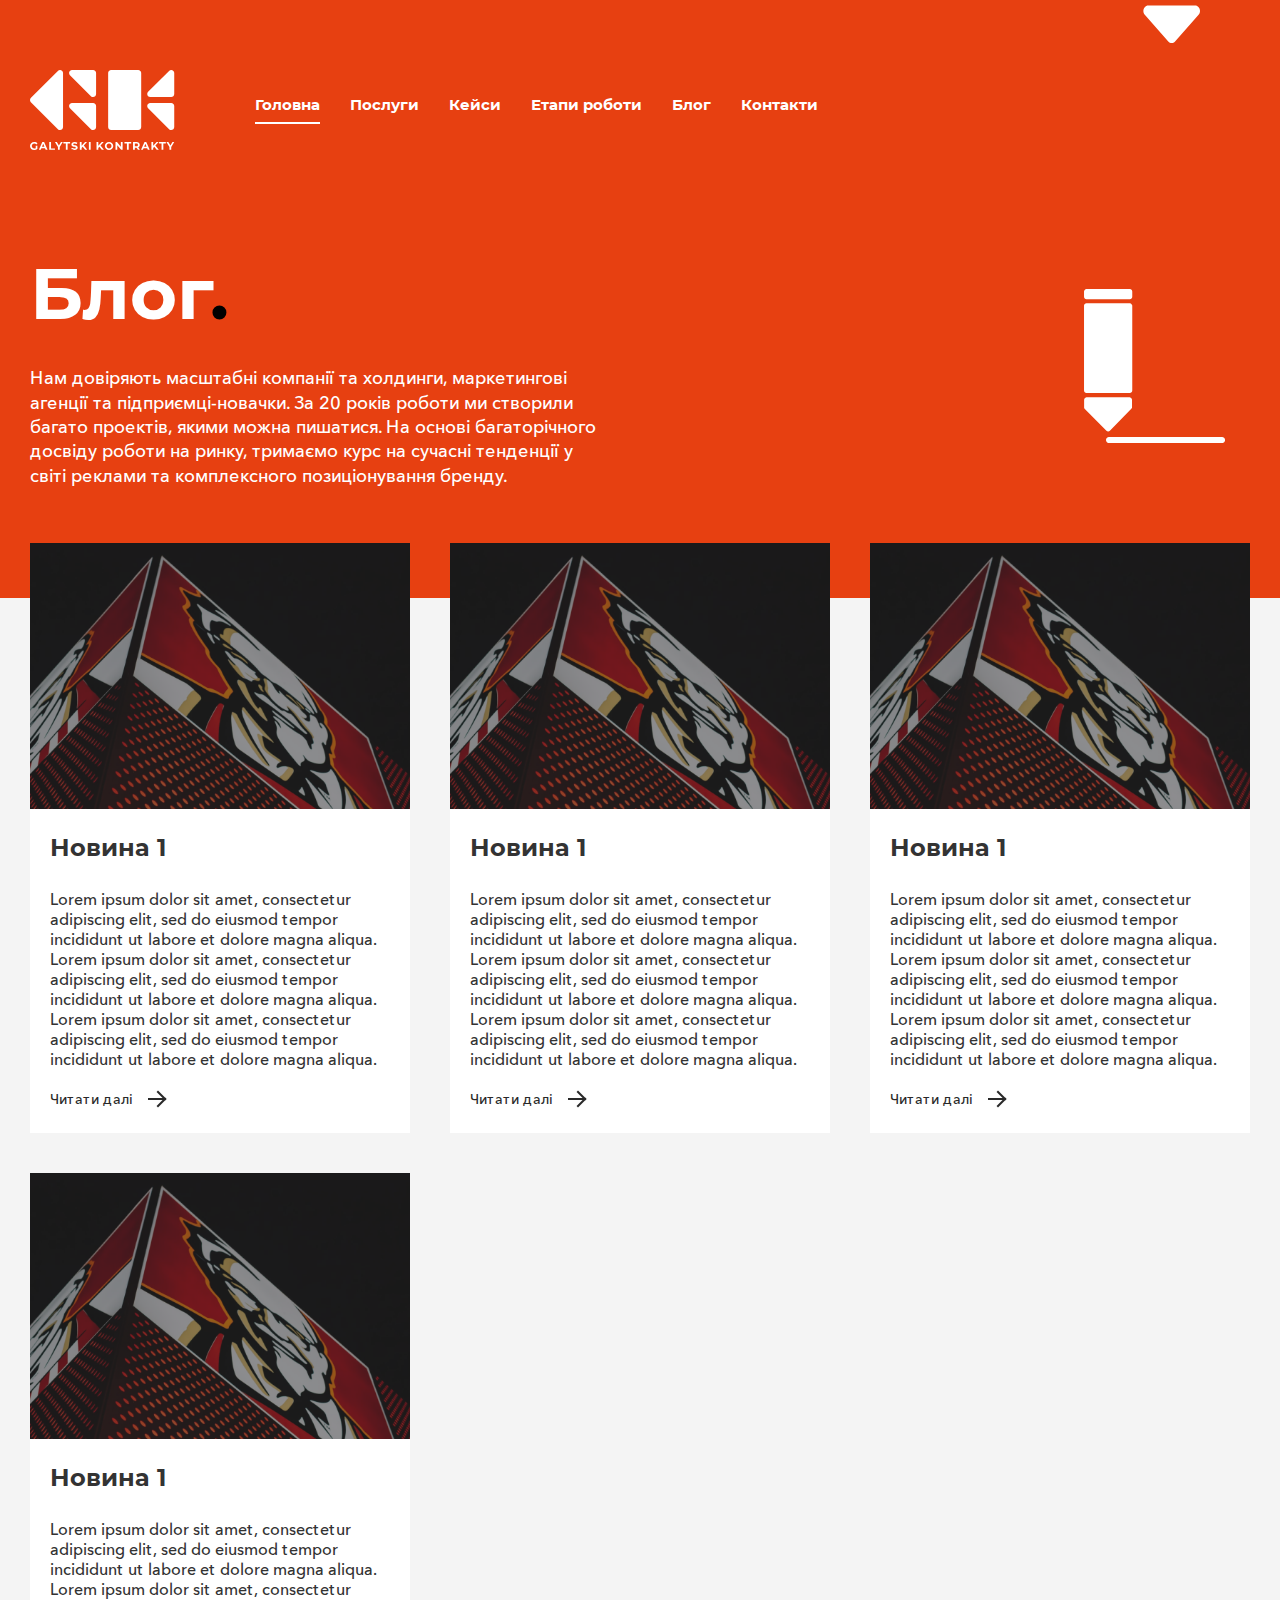
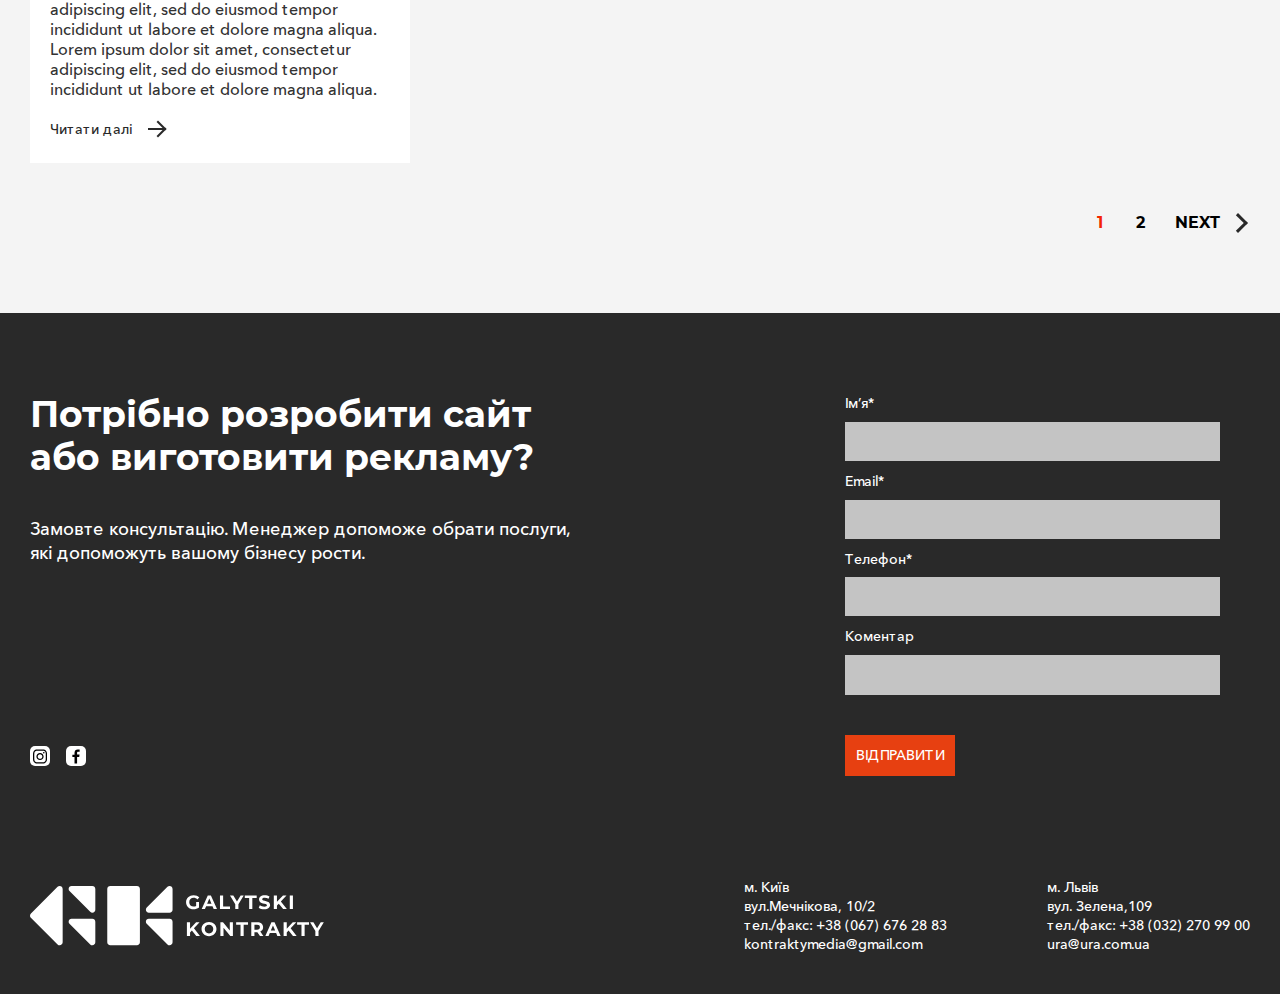
==== commit 4b063ad4: "update" ====
--- a/blog.html
+++ b/blog.html
@@ -32,12 +32,12 @@
                                 </div>
                             </div>
                            <ul class="main-header__list">
-                               <li><a href="" class="main-header__link">Головна</a></li>
+                                <li><a href="" class="main-header__link main-header__link--active">Головна</a></li>
                                 <li><a href="" class="main-header__link">Послуги</a></li>
+                                <li><a href="#cases" class="main-header__link">Кейси</a></li>
+                                <li><a href="" class="main-header__link">Етапи роботи</a></li>
+                                <li><a href="" class="main-header__link">Блог</a></li>
                                 <li><a href="" class="main-header__link">Контакти</a></li>
-                                <li><a href="" class="main-header__link main-header__link--active">Етапи роботи</a></li>
-                                <li><a href="" class="main-header__link">Блог</a></li>
-                                <li><a href="" class="main-header__link">Напишіть нам</a></li>
                             </ul>
                         </div>
                     </div>
@@ -273,10 +273,18 @@
                                 <input class="input" type="text" id="m_phone">
                             </div>
                              <div class="main-footer__box">
-                               <label for="m_msg" class="main-footer__label">Коментар</label>
+                                <label for="m_msg" class="main-footer__label">Коментар</label>
                                 <textarea class="input input--area" id="m_msg"></textarea>
                             </div>
                             <button class="main-footer__btn">Відправити</button>
+                            <div class="main-footer__social main-footer__social--mobile">
+                                 <a href="" class="main-footer__elem">
+                                    <img src="img/icons/instagram.svg" alt="">
+                                </a>
+                                <a href="" class="main-footer__elem">
+                                    <img src="img/icons/facebook.svg" alt="">
+                                </a>
+                            </div>
                         </form>
                     </div>
                 </div>
--- a/fonts/fonts.css
+++ b/fonts/fonts.css
@@ -36,6 +36,18 @@
 
 @font-face {
     font-family: "Avenir";
+    src: url("Avenir-Regular.eot");
+    src: url("Avenir-Regular.eot?#iefix") format("embedded-opentype"),
+    url("Avenir-Regular.woff") format("woff"),
+    url("Avenir-Regular.woff2") format("woff2"),
+    url("Avenir-Regular.ttf") format("truetype"),
+    url('Avenir-Regular.svg') format('svg');
+    font-weight: normal;
+    font-style: normal;
+}
+
+@font-face {
+    font-family: "Avenir";
     src: url("Avenir-Medium.eot");
     src: url("Avenir-Medium.eot?#iefix") format("embedded-opentype"),
     url("Avenir-Medium.woff") format("woff"),
@@ -48,13 +60,25 @@
 
 @font-face {
     font-family: "Avenir";
+    src: url("Avenir-Bold.eot");
+    src: url("Avenir-Bold.eot?#iefix") format("embedded-opentype"),
+    url("Avenir-Bold.woff") format("woff"),
+    url("Avenir-Bold.woff2") format("woff2"),
+    url("Avenir-Bold.ttf") format("truetype"),
+    url('Avenir-Bold.svg') format('svg');
+    font-weight: 700;
+    font-style: normal;
+}
+
+@font-face {
+    font-family: "Avenir";
     src: url("Avenir-Heavy.eot");
     src: url("Avenir-Heavy.eot?#iefix") format("embedded-opentype"),
     url("Avenir-Heavy.woff") format("woff"),
     url("Avenir-Heavy.woff2") format("woff2"),
     url("Avenir-Heavy.ttf") format("truetype"),
     url('Avenir-Heavy.svg') format('svg');
-    font-weight: normal;
+    font-weight: 900;
     font-style: normal;
 }
 
--- a/css/style.css
+++ b/css/style.css
@@ -457,6 +457,14 @@
 	display: none;
 }
 
+.main-footer__social--mobile .main-footer__elem {
+	margin: 0;
+}
+
+.main-footer__social--mobile .main-footer__elem:not(:last-child) {
+	margin-right: 16px;
+}
+
 .main-footer__elem {
 	display: flex;
 	align-items: center;
@@ -634,7 +642,7 @@
 	max-width: 1260px;
 	width: 100%;
 	margin: 0 auto;
-	padding: 0 30px;
+	padding: 0 20px;
 }
 
 .container--inner {
@@ -734,6 +742,7 @@
 	background-position: center;
 	margin-bottom: 40px;
 	min-height: 375px;
+	background-color: #292929;
 }
 
 .project__text {
@@ -745,7 +754,7 @@
 	line-height: 1.2;
 	color: #fff;
 	padding-bottom: 20px;
-	font-weight: 800;
+	font-weight: 700;
 }
 
 .project__desc {
@@ -799,6 +808,11 @@
 	font-weight: bold;
 }
 
+.services__col .services__title {
+	width: 480px;
+	margin: 0 50px;
+}
+
 .services__text {
 	padding-top: 30px;
 }
@@ -813,11 +827,11 @@
 .services__text span {
 	display: inline-block;
 	color: #e74011;
+	margin-left: -8px;
 }
 
 .services__desc {
 	max-width: 475px;
-	padding-top: 36px;
 	margin-left: auto;
 }
 
@@ -839,13 +853,10 @@
 }
 
 .types__item {
-	width: 25%;
+	width: calc(25% - 8px);
 	position: relative;
-	display: flex;
-	flex-direction: column;
-	justify-content: flex-start;
-	padding-top: 27%;
-	min-height: 396px;
+	display: block;
+	margin: 4px;
 }
 
 .types__item:after {
@@ -868,17 +879,12 @@
 }
 
 .types__image {
-	position: absolute;
-	display: flex;
-	flex-direction: column;
-	top: 0px;
-	width: 100%;
-	height: 100%;
+	position: static;
+	width: 100%;
 	background-repeat: no-repeat;
 	background-size: cover;
-	background-position: top center;
-	padding: 0 40px;
-	padding-bottom: 22px;
+	background-position: center;
+	padding-top: 100%;
 }
 
 .types__title {
@@ -905,7 +911,7 @@
 	padding-left: 20px;
 	padding-bottom: 15px;
 	font-family: Avenir;
-	font-weight: 800;
+	font-weight: 700;
 }
 
 .types__list li:after {
@@ -958,6 +964,7 @@
 .clients__text span {
 	display: inline-block;
 	color: #e74011;
+	margin-left: -8px;
 }
 
 .clients__holder {
@@ -1156,6 +1163,8 @@
 
 .stages__logo {
 	width: 150px;
+	align-self: flex-start;
+	margin-top: 40px;
 }
 
 .stages__logo img {
@@ -1190,10 +1199,19 @@
 }
 
 .stages__subtitle {
+	position: relative;
 	font-size: 36px;
 	line-height: 1.2;
 	color: #333;
 	padding-left: 40px;
+	font-weight: bold;
+}
+
+.stages__subtitle:before {
+	counter-increment: list;
+	content: counter(list) ". ";
+	font-size: inherit;
+	color: #e74011;
 	font-weight: bold;
 }
 
@@ -1264,20 +1282,30 @@
 	font-weight: bold;
 }
 
+.reviews__text span {
+	display: inline-block;
+	color: #e74011;
+	margin-left: -8px;
+}
+
 .reviews__box {
 	outline: none;
-	padding-bottom: 42px;
 }
 
 .reviews__image {
+	background-color: #F9F9F9;
+	border-radius: 50%;
+	width: 120px;
+	height: 120px;
 	margin-bottom: 22px;
 }
 
 .reviews__image img {
 	display: block;
-	width: 128px;
-	height: 128px;
+	width: 120px;
+	height: 120px;
 	object-fit: contain;
+	object-position: center;
 	border-radius: 50%;
 }
 
@@ -1299,7 +1327,7 @@
 	color: #292929;
 	padding-bottom: 6px;
 	font-family: Avenir;
-	font-weight: 800;
+	font-weight: 700;
 }
 
 .reviews__info p {
@@ -1324,7 +1352,7 @@
 
 .reviews__count {
 	position: absolute;
-	bottom: 0px;
+	bottom: -30px;
 	display: flex;
 	align-items: center;
 }
@@ -1346,7 +1374,7 @@
 .reviews__arrows {
 	display: flex;
 	position: absolute;
-	bottom: 35px;
+	bottom: -34px;
 	right: 0px;
 }
 
@@ -1413,6 +1441,12 @@
 	border-color: #E74011;
 }
 
+.reviews__link--tax {
+	width: 100%;
+	max-width: 270px;
+	margin: 0 20px 0 auto;
+}
+
 .blog {
 	background-color: #f4f4f4;
 }
@@ -1614,7 +1648,6 @@
 .page-project__wrap {
 	display: flex;
 	flex-wrap: wrap;
-	align-items: center;
 	margin: 0 -20px;
 }
 
@@ -1626,6 +1659,7 @@
 
 .page-project__item--content {
 	margin-bottom: 30px;
+	margin-top: 45px;
 }
 
 .page-project__item--content p {
@@ -1681,7 +1715,7 @@
 	padding-left: 20px;
 	margin-bottom: 14px;
 	font-family: Avenir;
-	font-weight: 800;
+	font-weight: 700;
 }
 
 .page-project__item ul li:after {
@@ -1700,25 +1734,25 @@
 	padding-bottom: 32px;
 }
 
-.page-project__item .page-project__list li {
+.page-project__item .page-project__list .page-project__box {
+	cursor: pointer;
+	display: inline-block;
 	font-size: 18px;
 	color: #292929;
 	padding-left: 0px;
 	font-weight: 500;
 }
 
-.page-project__item .page-project__list li:after {
+.page-project__item .page-project__list .page-project__box:after {
 	display: none;
 }
 
-.page-project__item .page-project__list li a {
-	display: inline-block;
-	color: inherit;
+.page-project__item .page-project__list .page-project__box:hover {
 	text-decoration: underline;
 }
 
-.page-project__item .page-project__list li a:hover {
-	text-decoration: none;
+.page-project__item .page-project__list .page-project__box.page-project__box--active {
+	text-decoration: underline;
 }
 
 .page-project__item p {
@@ -1745,8 +1779,8 @@
 	color: #292929;
 }
 
-.gallery__wrap {
-	padding-bottom: 40px;
+.mobile__visible {
+	display: none;
 }
 
 .gallery__row {
@@ -1755,6 +1789,12 @@
 	padding-bottom: 40px;
 }
 
+.gallery__row--center {
+	max-width: 810px;
+	width: 100%;
+	margin: 0 auto;
+}
+
 .gallery__row--center .gallery__item {
 	width: 100%;
 	max-height: none;
@@ -1785,11 +1825,13 @@
 }
 
 .gallery__item {
+	position: relative;
 	max-height: 480px;
 }
 
 .gallery__item video {
 	width: 100%;
+	height: 100%;
 }
 
 .gallery__item img {
@@ -1905,7 +1947,6 @@
 	align-items: center;
 	background-color: #e74011;
 	border: 2px solid #e74011;
-	border-radius: 5px;
 	overflow: hidden;
 }
 
@@ -2099,15 +2140,21 @@
 	font-weight: bold;
 }
 
+.advantages__text span {
+	display: inline-block;
+	color: #e74011;
+	margin-left: -8px;
+}
+
 .advantages__content {
 	max-width: 520px;
+	font-family: Avenir;
 }
 
 .advantages__content p {
 	font-size: 18px;
 	line-height: 1.35;
 	color: #292929;
-	font-family: Avenir;
 	font-weight: 500;
 }
 
@@ -2169,6 +2216,10 @@
 	padding: 0 20px;
 }
 
+.services__col .services__title {
+	margin: 0px 20px;
+}
+
 .single__box {
 	font-size: 19px;
 }
@@ -2193,12 +2244,21 @@
 	display: none;
 }
 
+.services--inner .services__wrap {
+	padding: 0px;
+}
+
 .services__item--block {
 	width: 100%;
 }
 
 .services__item--info {
 	width: 100%;
+}
+
+.services__col .services__title {
+	width: 100%;
+	margin: 0px;
 }
 
 .services__text p {
@@ -2208,10 +2268,11 @@
 .services__desc {
 	margin-left: 0px;
 	max-width: initial;
+	padding-top: 25px;
 }
 
 .types__item {
-	width: 50%;
+	width: calc(50% - 8px);
 }
 
 .clients__item--block {
@@ -2254,6 +2315,10 @@
 
 .services {
 	padding-bottom: 55px;
+}
+
+.services--inner {
+	padding-bottom: 58px;
 }
 
 .stages__title {
@@ -2506,9 +2571,10 @@
 	max-width: 75px;
 	margin-right: 0px;
 	position: absolute;
-	top: 45px;
+	z-index: 6;
+	top: 21px;
 	left: 50%;
-	transform: translateY(-50%);
+	transform: translateX(-50%);
 }
 
 .mobile-wrap {
@@ -2557,7 +2623,8 @@
 
 .main-footer__social--mobile {
 	display: flex;
-	margin-top: 64px;
+	margin-bottom: 30px;
+	margin-top: 30px;
 }
 
 .main-footer__data {
@@ -2658,10 +2725,7 @@
 
 .services--inner {
 	padding-top: 60px;
-}
-
-.services--inner .services__wrap {
-	padding: 0px;
+	padding-bottom: 58px;
 }
 
 .services__title {
@@ -2676,9 +2740,8 @@
 	font-size: 20px;
 }
 
-.services__desc {
-	padding-top: 25px;
-	padding-right: 0px;
+.services__text span {
+	margin-left: -5px;
 }
 
 .services__desc p {
@@ -2692,7 +2755,6 @@
 
 .types__item {
 	width: 100%;
-	padding-top: 112%;
 }
 
 .types__image {
@@ -2709,6 +2771,10 @@
 
 .clients__text p {
 	font-size: 24px;
+}
+
+.clients__text span {
+	margin-left: -5px;
 }
 
 .stages {
@@ -2845,7 +2911,7 @@
 
 .reviews {
 	padding-top: 40px;
-	padding-bottom: 44px;
+	padding-bottom: 64px;
 }
 
 .reviews .services__title {
@@ -2861,6 +2927,20 @@
 	padding-bottom: 0px;
 }
 
+.reviews__row--reverse {
+	flex-direction: column;
+	align-items: flex-start;
+}
+
+.reviews__row--reverse .services__title {
+	order: 1;
+}
+
+.reviews__row--reverse .reviews__link {
+	margin: 0 auto 40px;
+	max-width: 100%;
+}
+
 .reviews__block {
 	max-width: initial;
 }
@@ -2874,12 +2954,14 @@
 	font-size: 20px;
 }
 
-.reviews__box {
-	padding-bottom: 48px;
+.reviews__text span {
+	margin-left: -5px;
 }
 
 .reviews__image {
 	margin-bottom: 16px;
+	width: 80px;
+	height: 80px;
 }
 
 .reviews__image img {
@@ -2901,7 +2983,6 @@
 
 .reviews__info p {
 	font-size: 14px;
-	color: #292929;
 }
 
 .reviews .slick-list {
@@ -2912,8 +2993,9 @@
 	margin: 0px;
 }
 
-.reviews__arrows {
-	display: none;
+.reviews__link--tax {
+	width: 100%;
+	max-width: 100%;
 }
 
 .blog {
@@ -2973,8 +3055,17 @@
 	display: none;
 }
 
+.page-project {
+	margin-bottom: 5px;
+}
+
+.page-project__item {
+	margin-top: 20px;
+}
+
 .page-project__item--content {
-	display: none;
+	width: 100%;
+	max-width: 100%;
 }
 
 .page-project__title {
@@ -2985,6 +3076,24 @@
 	font-size: 14px;
 }
 
+.mobile__hidden {
+	display: none;
+}
+
+.mobile__visible {
+	display: block;
+}
+
+.gallery .reviews__link {
+	width: 100%;
+	max-width: 100%;
+	margin-bottom: 40px;
+}
+
+.gallery__row--center {
+	max-width: 100%;
+}
+
 .nav-links {
 	display: none;
 }
@@ -2993,12 +3102,17 @@
 	padding-bottom: 65px;
 }
 
+.single__tabs {
+	max-width: 330px;
+	margin: 0 auto;
+}
+
 .single__box {
 	font-size: 14px;
-	padding: 5px 10px;
+	padding: 5px 8px;
 	margin-bottom: 13px;
 	font-family: Avenir;
-	font-weight: 800;
+	font-weight: 700;
 }
 
 .single__box:not(:last-child) {
@@ -3042,6 +3156,10 @@
 	font-size: 20px;
 }
 
+.advantages__text span {
+	margin-left: -5px;
+}
+
 .advantages__content p {
 	font-size: 14px;
 	line-height: 1.4;
@@ -3058,6 +3176,18 @@
 
 }
 
+@media screen and (max-width: 400px) {
+
+.single__tabs {
+	margin: 0 -10px;
+}
+
+.single__box:not(:last-child) {
+	margin-right: 0;
+}
+
+}
+
 @keyframes footerArrow {
 
 0% {
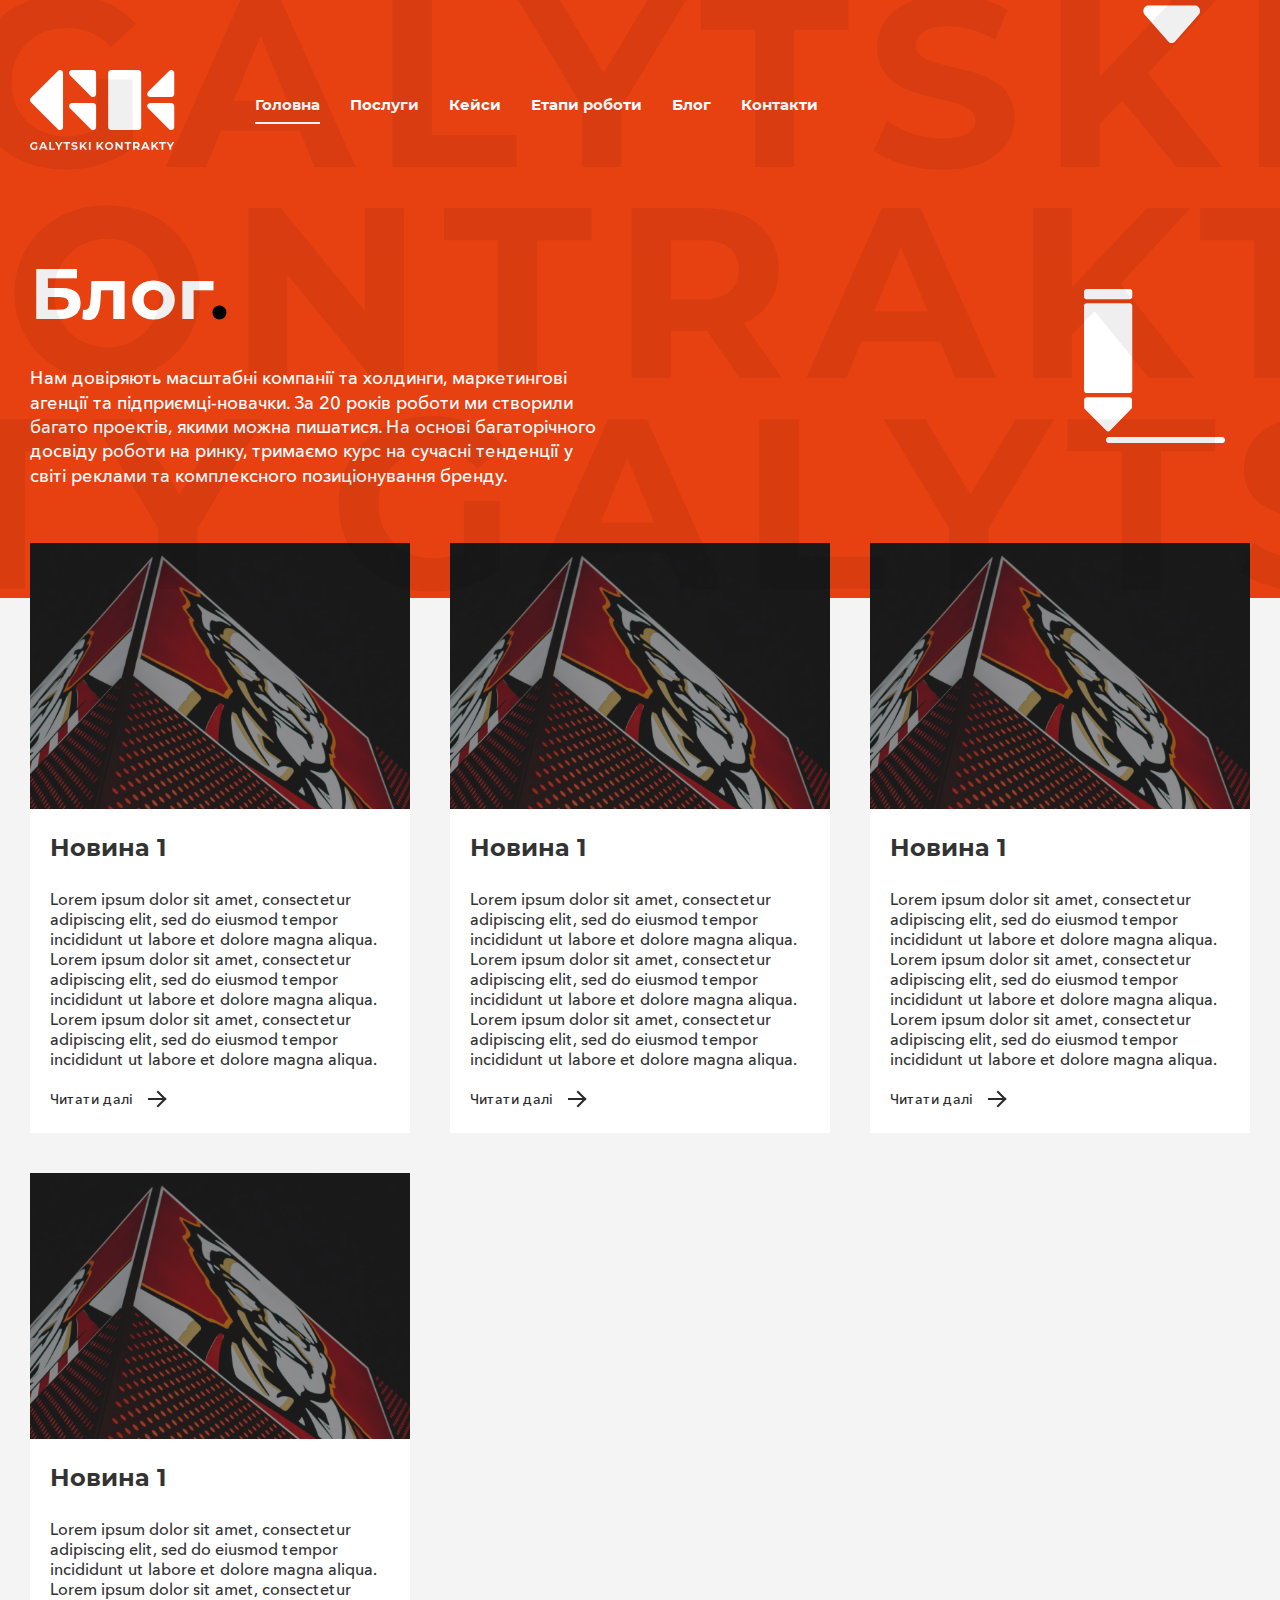
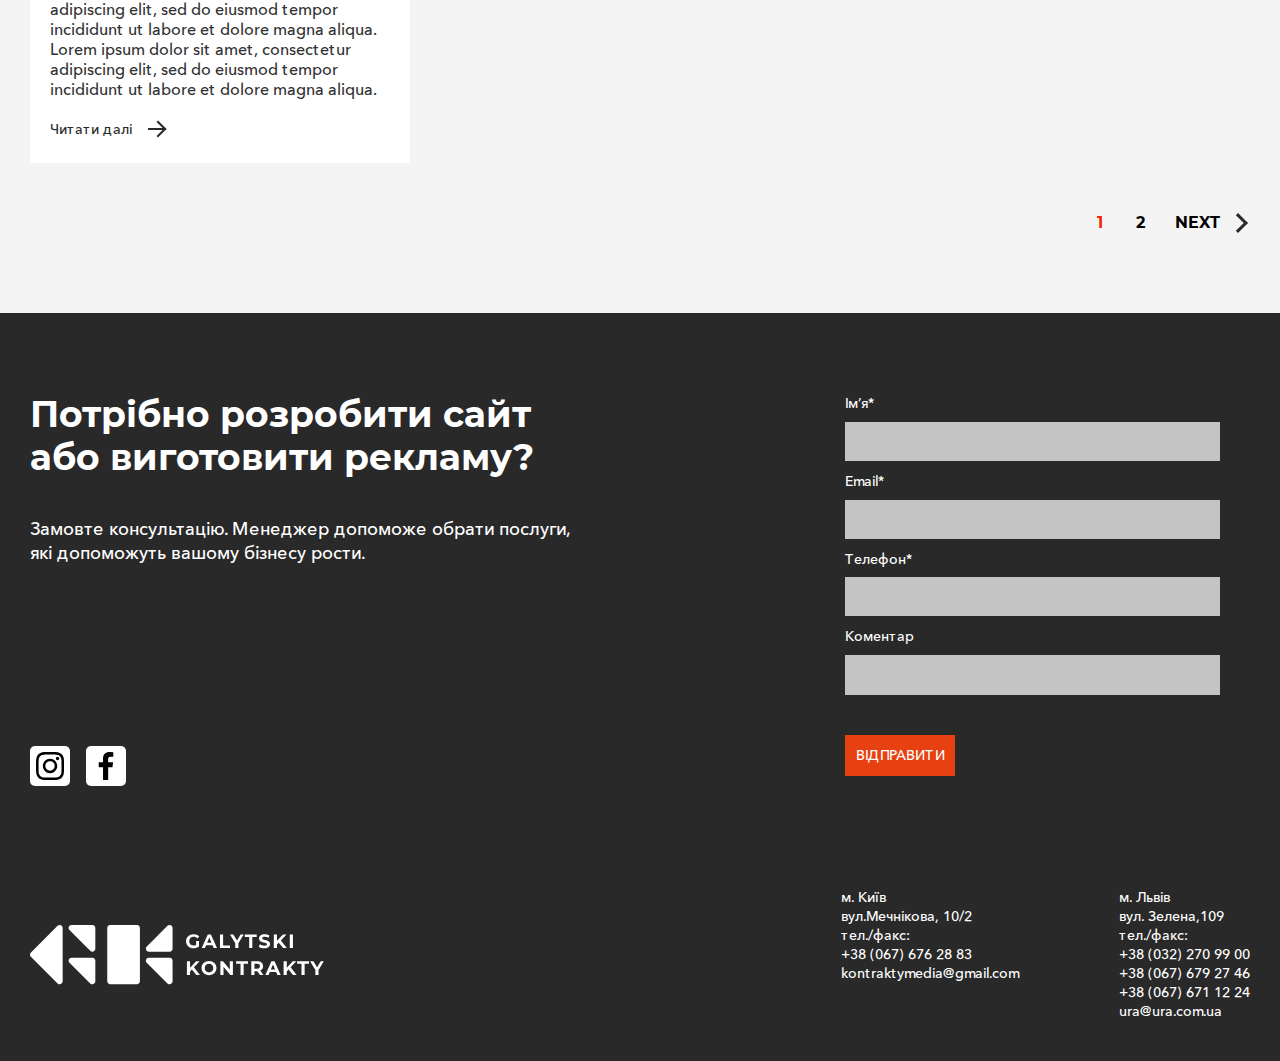
==== commit 0f83acc7: "update 12/08/2021" ====
--- a/blog.html
+++ b/blog.html
@@ -8,7 +8,7 @@
 
     <link rel="stylesheet" href="fonts/fonts.css">
     <link rel="stylesheet" href="css/slick.css">
-    <link rel="stylesheet" href="css/style.css">
+    <link rel="stylesheet" href="style.css">
 </head>
 
 <body>
@@ -298,14 +298,18 @@
                         <div class="main-footer__col">
                             <p>м. Київ
                                 вул.Мечнікова, 10/2
-                                тел./факс: <a href="tel:+38 (067) 676 28 83">+38 (067) 676 28 83</a>
+                                тел./факс:
+                                <a href="tel:+38 (067) 676 28 83">+38 (067) 676 28 83</a>
                                 kontraktymedia@gmail.com
                             </p>
                         </div>
                         <div class="main-footer__col">
                             <p>м. Львів
                                 вул. Зелена,109
-                                тел./факс: <a href="tel:+38 (032) 270 99 00">+38 (032) 270 99 00</a>
+                                тел./факс:
+                                <a href="tel:+38 (032) 270 99 00">+38 (032) 270 99 00</a>
+                                <a href="tel:+38 (067) 679 27 46">+38 (067) 679 27 46</a>
+                                <a href="tel:+38 (067) 671 12 24">+38 (067) 671 12 24</a>
                                 ura@ura.com.ua
                             </p>
                         </div>
--- a/style.css
+++ b/style.css
@@ -0,0 +1,3613 @@
+.visually-hidden {
+	position: absolute;
+	width: 1px;
+	height: 1px;
+	margin: -1px;
+	bottom: 0;
+	padding: 0;
+	white-space: nowrap;
+	clip-path: inset(100%);
+	clip: rect(0 0 0 0);
+	overflow: hidden;
+}
+
+* {
+	box-sizing: border-box;
+}
+
+*::after,
+*::before {
+	box-sizing: border-box;
+}
+
+.button {
+	display: block;
+	width: 100%;
+	cursor: pointer;
+	border: none;
+	outline: none;
+}
+
+body,
+div,
+dl,
+dt,
+dd,
+ul,
+li,
+h1,
+h2,
+h3,
+h4,
+h5,
+h6,
+pre,
+code,
+form,
+fieldset,
+input,
+textarea,
+p,
+blockquote,
+th,
+td {
+	margin: 0;
+	padding: 0;
+}
+
+table {
+	border-collapse: collapse;
+	border-spacing: 0;
+}
+
+a {
+	text-decoration: none;
+}
+
+fieldset,
+img,
+abbr {
+	border: 0;
+}
+
+address,
+caption,
+cite,
+code,
+dfn,
+th,
+var {
+	font-style: normal;
+	font-weight: normal;
+}
+
+strong {
+	font-weight: bold;
+}
+
+em {
+	font-style: italic;
+}
+
+ul li {
+	list-style: none;
+}
+
+caption,
+th {
+	text-align: left;
+}
+
+h1,
+h2,
+h3,
+h4,
+h5,
+h6 {
+	font-weight: bold;
+}
+
+sup {
+	vertical-align: text-top;
+}
+
+sub {
+	vertical-align: text-bottom;
+}
+
+input,
+textarea,
+select {
+	font-family: inherit;
+	font-size: inherit;
+	font-weight: inherit;
+	outline: none;
+}
+
+legend {
+	color: #000;
+}
+
+article,
+aside,
+details,
+figcaption,
+figure,
+footer,
+header,
+hgroup,
+menu,
+nav,
+section,
+main {
+	display: block;
+}
+
+.main-header {
+	position: relative;
+	background-color: #e74011;
+}
+
+.main-header:after {
+	position: absolute;
+	pointer-events: none;
+	content: ' ';
+	width: 100%;
+	height: 100%;
+	z-index: 13;
+	top: 0px;
+	left: 0px;
+	background-image: url(img/bg-header.svg);
+	background-size: cover;
+	background-repeat: no-repeat;
+}
+
+.main-header__menu {
+	padding-bottom: 15px;
+	background-color: #e74011;
+}
+
+.main-header--inner {
+	background-color: #fff;
+	background-image: none;
+}
+
+.main-header--inner .line-burger {
+	background-color: #292929;
+}
+
+.main-header--inner .main-header__list {
+	background-color: #fff;
+}
+
+.main-header--inner .main-header__link {
+	color: #292929;
+}
+
+.main-header--inner .main-header__link--active {
+	border-bottom-color: #292929;
+}
+
+.main-header--inner .main-header__link--active:hover {
+	color: #292929;
+}
+
+.main-header--inner .main-header__menu {
+	position: fixed;
+	z-index: 12;
+	top: 0px;
+	left: 0px;
+	width: 100%;
+	background-color: #fff;
+}
+
+.main-header--inner + section {
+	padding-top: 165px;
+}
+
+.main-header--blog .main-header__holder {
+	justify-content: center;
+}
+
+.main-header--blog .main-header__list li:not(:last-child) .main-header__link {
+	margin-right: 40px;
+}
+
+.main-header--blog .main-header__logo {
+	display: none;
+}
+
+.main-header__holder {
+	position: relative;
+	display: flex;
+	align-items: center;
+	padding-top: 70px;
+}
+
+.main-header__elem {
+	max-width: 900px;
+	padding-top: 92px;
+}
+
+.main-header__desc {
+	transform-origin: center bottom;
+	padding-bottom: 67px;
+}
+
+.main-header__desc .animation_title {
+	display: inline-block;
+	min-height: 70px;
+	border-right: 10px solid #fff;
+	padding-right: 10px;
+	animation: lineText 0.7s 8 0.5s;
+}
+
+.main-header__desc p {
+	font-size: 72px;
+	line-height: 1.2;
+	color: #fff;
+	font-weight: bold;
+}
+
+.main-header__different {
+	display: block;
+	color: #292929;
+}
+
+.main-header__text {
+	max-width: 575px;
+	padding-bottom: 175px;
+}
+
+.main-header__text p {
+	font-size: 18px;
+	line-height: 1.35;
+	color: #fff;
+	font-family: Avenir;
+	font-weight: 500;
+}
+
+.main-header__block {
+	position: relative;
+}
+
+.main-header__line,
+.main-header__decor {
+	position: absolute;
+}
+
+.main-header__line svg,
+.main-header__decor svg {
+	display: block;
+}
+
+.main-header__line svg path,
+.main-header__decor svg path {
+	fill: #fff;
+}
+
+.main-header__line {
+	right: 115px;
+	top: 300px;
+	height: 42px;
+	overflow: hidden;
+	animation: mainArrow 4s infinite;
+}
+
+.main-header__decor {
+	right: 0px;
+	top: 495px;
+	height: 90px;
+	overflow: hidden;
+	animation: smallArrow 4s infinite;
+}
+
+.main-header__list {
+	display: flex;
+	align-items: center;
+}
+
+.main-header__list li:not(:last-child) .main-header__link {
+	margin-right: 30px;
+}
+
+.main-header__link {
+	display: block;
+	font-size: 15px;
+	line-height: 1.2;
+	color: #fff;
+	border-bottom: 2px solid transparent;
+	padding-bottom: 8px;
+	font-weight: 700;
+	transition: 0.3s color;
+}
+
+.main-header__link:hover {
+	color: #333;
+}
+
+.main-header__link--active {
+	border-bottom: 2px solid #fff;
+}
+
+.main-header__link--active:hover {
+	color: #fff;
+}
+
+.main-header__logo {
+	display: block;
+	margin-right: 80px;
+	max-width: 145px;
+}
+
+.main-header__logo img {
+	display: block;
+}
+
+.main-header__aside {
+	position: absolute;
+	writing-mode: vertical-rl;
+	transform: rotate(-180deg);
+	top: calc(50% - 110px);
+	right: -81px;
+	font-size: 15px;
+	line-height: 1.2;
+	font-family: roboto;
+	font-weight: 700;
+}
+
+.main-header__aside a {
+	color: #292929;
+}
+
+.mobile-wrap {
+	display: none;
+	align-items: center;
+	justify-content: space-between;
+	cursor: pointer;
+}
+
+.line-burger {
+	position: relative;
+	top: 0px;
+	display: block;
+	width: 20px;
+	height: 2px;
+	background-color: #fff;
+	transition: all ease-in-out 0.5s;
+}
+
+.line-burger:not(:last-child) {
+	margin-bottom: 4px;
+}
+
+.line-burger:nth-child(1),
+.line-burger:nth-child(3) {
+	width: 10px;
+}
+
+.main-nav__toggle {
+	position: relative;
+	cursor: pointer;
+	display: none;
+}
+
+.main-nav__toggle.open .line-burger:nth-child(2),
+.main-nav__toggle.open .line-burger:nth-child(3) {
+	width: 0px;
+	opacity: 0;
+}
+
+.main-nav__toggle.open .line-burger:nth-child(1) {
+	transform: rotate(-45deg);
+	top: 9px;
+}
+
+.main-nav__toggle.open .line-burger:nth-child(4) {
+	transform: rotate(45deg);
+	top: -9px;
+}
+
+.main-nav__toggle.open .line-burger:nth-child(1) {
+	width: 20px;
+}
+
+.main-footer {
+	background-color: #292929;
+	padding-top: 80px;
+}
+
+.main-footer__wrap {
+	display: flex;
+	flex-wrap: wrap;
+	margin-bottom: 55px;
+}
+
+.main-footer__item {
+	width: 50%;
+}
+
+.main-footer__item--block {
+	position: relative;
+	max-width: 580px;
+	padding-right: 20px;
+}
+
+.main-footer__title {
+	font-size: 36px;
+	line-height: 1.2;
+	color: #fff;
+	padding-bottom: 38px;
+	font-weight: bold;
+}
+
+.main-footer__desc {
+	padding-bottom: 70px;
+}
+
+.main-footer__desc p {
+	font-size: 18px;
+	line-height: 24px;
+	color: #fff;
+	font-family: Avenir;
+	font-weight: 500;
+}
+
+.main-footer__decor {
+	position: relative;
+	margin-bottom: 90px;
+}
+
+.main-footer__decor:after {
+	content: '';
+	position: absolute;
+	top: 0;
+	right: 0;
+	width: 100%;
+	height: 100%;
+	background-color: #292929;
+	animation: footerArrow 3s infinite;
+}
+
+.main-footer__decor svg {
+	display: block;
+}
+
+.main-footer__decor svg path {
+	fill: rgba(255, 255, 255, 0.4);
+}
+
+.main-footer__social {
+	display: flex;
+	margin: 0 -8px;
+}
+
+.main-footer__social--mobile {
+	display: none;
+}
+
+.main-footer__social--mobile .main-footer__elem {
+	margin: 0;
+}
+
+.main-footer__social--mobile .main-footer__elem:not(:last-child) {
+	margin-right: 16px;
+}
+
+.main-footer__elem {
+	display: flex;
+	align-items: center;
+	justify-content: center;
+	width: 40px;
+	height: 40px;
+	border-radius: 5px;
+	background-color: #fff;
+	margin: 0 8px;
+}
+
+.main-footer__elem img {
+	display: block;
+	width: 28px;
+	height: 28px;
+}
+
+.main-footer__box {
+	margin-bottom: 10px;
+}
+
+.main-footer__label {
+	user-select: none;
+	display: inline-block;
+	cursor: pointer;
+	font-size: 14px;
+	line-height: 1.2;
+	color: #fff;
+	margin-bottom: 10px;
+	font-family: Avenir;
+	font-weight: 500;
+}
+
+.main-footer__data {
+	max-width: 375px;
+	margin-left: auto;
+}
+
+.main-footer__btn {
+	cursor: pointer;
+	max-width: 110px;
+	width: 100%;
+	font-size: 14px;
+	line-height: 1.2;
+	color: #fff;
+	border: none;
+	outline: none;
+	background-color: #e74011;
+	text-transform: uppercase;
+	padding: 12px 5px;
+	margin-top: 30px;
+	font-family: Avenir;
+	font-weight: 500;
+	transition: 0.3s background-color;
+}
+
+.main-footer__btn[disabled] {
+	cursor: default;
+	opacity: 0.5;
+	text-decoration: line-through;
+}
+
+.main-footer__btn:not(:disabled) {
+	cursor: pointer;
+}
+
+.main-footer__btn:not(:disabled):hover {
+	background-color: #591806;
+}
+
+.main-footer__inner {
+	display: flex;
+	justify-content: space-between;
+	align-items: center;
+	padding-top: 47px;
+}
+
+.main-footer__logo {
+	max-width: 295px;
+	margin-bottom: 40px;
+}
+
+.main-footer__logo img {
+	display: block;
+}
+
+.main-footer__elems {
+	display: flex;
+}
+
+.main-footer__col {
+	max-width: 205px;
+	margin-bottom: 40px;
+}
+
+.main-footer__col:first-child {
+	margin-right: 100px;
+}
+
+.main-footer__col p {
+	font-size: 14px;
+	line-height: 19px;
+	color: #fff;
+	white-space: pre-line;
+	font-family: Avenir;
+	font-weight: 500;
+}
+
+.main-footer__col a {
+	color: #fff;
+	transition: 0.3s color;
+}
+
+.main-footer__col a:hover {
+	color: #e74011;
+}
+
+.main-footer__error {
+	padding-bottom: 12px;
+	color: #cc0000;
+	text-transform: uppercase;
+	font-weight: bold;
+}
+
+.msg-modal {
+	position: fixed;
+	top: 30%;
+	left: calc(50% - 150px);
+	width: 300px;
+	padding: 20px 30px;
+	border-radius: 15px;
+	text-align: center;
+	background-color: #e74011;
+	color: #fff;
+	opacity: 0;
+	visibility: hidden;
+	font-size: 18px;
+	line-height: 1.5;
+	border-radius: 5px;
+	z-index: 20;
+	transition: 0.3s visibility, 0.3s opacity;
+}
+
+.msg-modal-active {
+	opacity: 1;
+	visibility: visible;
+}
+
+body {
+	margin: 0;
+	padding: 0;
+	width: 100%;
+	min-height: 100vh;
+	overflow-x: hidden;
+	color: #333333;
+	background-color: #fff;
+	font-size: 16px;
+	line-height: 1.2;
+	font-weight: normal;
+	font-style: normal;
+	font-family: "Montserrat";
+}
+
+* {
+	box-sizing: border-box;
+}
+
+img {
+	max-width: 100%;
+	height: auto;
+}
+
+.container {
+	max-width: 1260px;
+	width: 100%;
+	margin: 0 auto;
+	padding: 0 20px;
+}
+
+.container--inner {
+	max-width: 100%;
+	padding: 0px;
+}
+
+.container--content {
+	max-width: 920px;
+}
+
+.container--types {
+	max-width: 1440px;
+	padding: 0px;
+}
+
+.input {
+	display: block;
+	width: 100%;
+	background-color: #c4c4c4;
+	border: 0;
+	border-bottom: 3px solid transparent;
+	outline: none;
+	padding: 10px 10px 7px;
+}
+
+.input.form-fail {
+	border-color: #b00;
+}
+
+.input.form-done {
+	border-color: #0b0;
+}
+
+.input--area {
+	resize: none;
+	max-height: 40px;
+}
+
+.project {
+	position: relative;
+	z-index: 2;
+	margin-top: -120px;
+	padding-bottom: 75px;
+}
+
+.project__elem {
+	font-size: 36px;
+	line-height: 1.43;
+	color: #fff;
+	padding-top: 15px;
+	padding-bottom: 10px;
+	font-weight: 700;
+}
+
+.project__page {
+	margin-top: 0;
+}
+
+.project__item {
+	display: flex;
+	flex-wrap: wrap;
+}
+
+.project__item .project__box:first-child {
+	width: calc(100% - 410px);
+	margin-right: 40px;
+}
+
+.project__item .project__box:last-child {
+	width: 370px;
+}
+
+.project__item .project__box:only-child {
+	width: 100%;
+	margin: 0 0 40px;
+}
+
+.project__item:nth-child(2n) .project__box:first-child {
+	width: 370px;
+}
+
+.project__item:nth-child(2n) .project__box:last-child {
+	width: calc(100% - 410px);
+}
+
+.project__item:nth-child(2n) .project__box:only-child {
+	width: 100%;
+	margin: 0 0 40px;
+}
+
+.project__box {
+	display: flex;
+	flex-direction: column;
+	justify-content: flex-end;
+	background-repeat: no-repeat;
+	background-size: cover;
+	background-position: center;
+	margin-bottom: 40px;
+	min-height: 375px;
+	background-color: #292929;
+}
+
+.project__text {
+	padding: 0 19px;
+}
+
+.project__title {
+	font-size: 32px;
+	line-height: 1.2;
+	color: #fff;
+	padding-bottom: 20px;
+	font-weight: 700;
+}
+
+.project__desc {
+	margin-top: -13px;
+	padding-bottom: 20px;
+}
+
+.project__desc p {
+	font-size: 24px;
+	line-height: 1.25;
+	color: #fff;
+	font-weight: 500;
+}
+
+.services {
+	position: relative;
+	padding-bottom: 114px;
+}
+
+.services--inner {
+	margin-top: 55px;
+}
+
+.services__col {
+	position: relative;
+}
+
+.services__col .services__title {
+	width: 480px;
+}
+
+.services__wrap {
+	display: flex;
+	flex-wrap: wrap;
+}
+
+.services__item--block {
+	width: 480px;
+}
+
+.services__item--info {
+	width: calc(100% - 480px);
+}
+
+.services__title {
+	font-size: 24px;
+	line-height: 1.25;
+	color: #292929;
+	border-bottom: 1px solid #a3a3a3;
+	padding-bottom: 8px;
+	font-weight: bold;
+}
+
+.services__text {
+	padding-top: 30px;
+}
+
+.services__text p {
+	font-size: 36px;
+	line-height: 1.2;
+	color: #292929;
+	font-weight: bold;
+}
+
+.services__text span {
+	display: inline-block;
+	color: #e74011;
+	margin-left: -8px;
+}
+
+.services__desc {
+	max-width: 508px;
+	margin-left: auto;
+}
+
+.services__desc p {
+	font-size: 18px;
+	line-height: 1.35;
+	color: #292929;
+	font-family: Avenir;
+	padding-bottom: 45px;
+	font-weight: 500;
+}
+
+.services__wrap-btn {
+	display: flex;
+	max-width: 508px;
+	margin-left: auto;
+}
+
+.services__btn {
+	display: block;
+	width: 100%;
+	font-size: 14px;
+	line-height: 1.2;
+	color: #e74011;
+	border: 1px solid #e74011;
+	background-color: #fff;
+	outline: none;
+	text-align: center;
+	text-transform: uppercase;
+	padding: 11px 5px;
+	font-family: Avenir;
+	font-weight: 500;
+	transition: 0.3s background-color, 0.3s color;
+}
+
+.services__btn:hover {
+	background-color: #e74011;
+	color: #fff;
+}
+
+.services__btn--cases {
+	max-width: 180px;
+	margin-right: 30px;
+}
+
+.services__btn--block {
+	max-width: 260px;
+}
+
+.types {
+	padding-bottom: 80px;
+}
+
+.types__wrap {
+	display: flex;
+	flex-wrap: wrap;
+}
+
+.types__item {
+	width: calc(25% - 8px);
+	position: relative;
+	display: block;
+	margin: 4px;
+}
+
+.types__item:after {
+	content: '';
+	position: absolute;
+	top: 0;
+	left: 0;
+	width: 100%;
+	height: 100%;
+	background-color: rgba(192, 192, 192, 0.8);
+	opacity: 0;
+	transform: scale(0);
+	z-index: 1;
+	transition: 0.3s opacity, 0.3s transform;
+}
+
+.types__item:hover:after {
+	opacity: 0.3;
+	transform: scale(1);
+}
+
+.types__image {
+	position: static;
+	width: 100%;
+	background-repeat: no-repeat;
+	background-size: cover;
+	background-position: center;
+	padding-top: 100%;
+}
+
+.types__title {
+	position: relative;
+	font-size: 24px;
+	line-height: 1.25;
+	color: #fff;
+	padding-top: 55px;
+	font-weight: bold;
+	z-index: 2;
+}
+
+.types__list {
+	position: relative;
+	margin-top: auto;
+	z-index: 2;
+}
+
+.types__list li {
+	position: relative;
+	font-size: 16px;
+	line-height: 1.2;
+	color: #fff;
+	padding-left: 20px;
+	padding-bottom: 15px;
+	font-family: Avenir;
+	font-weight: 700;
+}
+
+.types__list li:after {
+	position: absolute;
+	content: '+';
+	top: 0px;
+	left: 0px;
+}
+
+.clients {
+	padding-bottom: 35px;
+}
+
+.clients__wrap {
+	display: flex;
+	flex-wrap: wrap;
+}
+
+.clients__item--block {
+	width: 480px;
+	display: flex;
+	flex-direction: column;
+}
+
+.clients__item--gallery {
+	width: calc(100% - 630px);
+	margin-left: 150px;
+	overflow: hidden;
+}
+
+.clients__title {
+	font-size: 24px;
+	line-height: 1.25;
+	color: #292929;
+	border-bottom: 1px solid #a3a3a3;
+	padding-bottom: 8px;
+	font-weight: bold;
+}
+
+.clients__text {
+	padding-top: 30px;
+}
+
+.clients__text p {
+	font-size: 36px;
+	line-height: 1.2;
+	color: #292929;
+	font-weight: bold;
+}
+
+.clients__text span {
+	display: inline-block;
+	color: #e74011;
+	margin-left: -8px;
+}
+
+.clients__holder {
+	margin: 0 -40px;
+}
+
+.clients__box {
+	filter: grayscale(1);
+	opacity: 0.8;
+	cursor: pointer;
+	margin: 0 40px;
+	margin-bottom: 50px;
+	transition: 0.3s filter, 0.3s opacity;
+}
+
+.clients__box:hover {
+	filter: grayscale(0);
+	opacity: 1;
+}
+
+.clients__box img {
+	display: block;
+	margin: 0 auto;
+}
+
+.clients .slick-slide > div {
+	display: flex;
+	align-items: center;
+}
+
+.clients__wrap-arrow {
+	display: flex;
+	margin-top: auto;
+	position: relative;
+	top: -50px;
+}
+
+.clients__arrow {
+	position: relative;
+	display: block;
+	cursor: pointer;
+	outline: none;
+	border: none;
+	background-color: transparent;
+	width: 30px;
+	height: 30px;
+	padding: 0px;
+}
+
+.clients__arrow:after {
+	position: absolute;
+	content: ' ';
+	width: 16px;
+	height: 16px;
+	top: calc(50% - 8px);
+	left: calc(50% - 7px);
+	border-left: 4px solid #292929;
+	border-top: 4px solid #292929;
+	transform: rotate(-45deg);
+	transition: 0.3s border;
+}
+
+.clients__arrow:before {
+	position: absolute;
+	content: ' ';
+	left: 10px;
+	top: calc(50% - 2px);
+	width: 18px;
+	height: 4px;
+	background-color: #292929;
+}
+
+.clients__arrow--dir_right {
+	transform: scaleX(-1);
+	margin-left: 25px;
+}
+
+.stages {
+	margin-top: 75px;
+	margin-bottom: 94px;
+}
+
+.stages__block {
+	padding: 0 65px;
+}
+
+.stages__title {
+	font-size: 72px;
+	line-height: 1.1;
+	padding-bottom: 32px;
+	font-weight: bold;
+}
+
+.stages__title:after {
+	content: '.';
+	color: #e74011;
+}
+
+.stages__holder {
+	counter-reset: list;
+	position: relative;
+}
+
+.stages__holder .stages__item:nth-child(odd) .stages__inner {
+	width: 100%;
+	max-width: 100%;
+}
+
+.stages__item {
+	position: relative;
+	display: flex;
+	align-items: center;
+	padding: 0 90px;
+}
+
+.stages__item:before {
+	position: absolute;
+	z-index: -1;
+	content: ' ';
+	left: 60px;
+	bottom: 0px;
+	width: calc(100% - 120px);
+	height: 1px;
+	background-color: #ccc;
+}
+
+.stages__item:after {
+	position: absolute;
+	z-index: -1;
+	content: ' ';
+	top: -1px;
+	right: 0px;
+	width: 60px;
+	height: calc(100% + 1px);
+	border-radius: 0 80px 80px 0;
+	border-bottom: 1px solid #ccc;
+	border-right: 1px solid #ccc;
+}
+
+.stages__item:nth-child(even) {
+	justify-content: flex-end;
+}
+
+.stages__item:nth-child(even):after {
+	border-top: 1px solid #ccc;
+}
+
+.stages__item:nth-child(even) .stages__elem {
+	right: -16px;
+}
+
+.stages__item:nth-child(odd) .stages__elem {
+	left: -16px;
+}
+
+.stages__item:nth-child(odd):after {
+	top: -1px;
+	left: 0px;
+	border-right: none;
+	border-top: 1px solid #ccc;
+	border-left: 1px solid #ccc;
+	border-radius: 80px 0 0 80px;
+}
+
+.stages__item:first-child:after,
+.stages__item:last-child:after {
+	height: 50%;
+}
+
+.stages__item:first-child:after {
+	height: calc(50% - 16px);
+	top: initial;
+	bottom: 0px;
+	border-top: 0px;
+	border-radius: 0 0px 0px 80px;
+}
+
+.stages__item:last-child:nth-child(even):after {
+	height: calc(50% - 15px);
+	border-bottom: 0px;
+	border-radius: 0 80px 0px 0;
+}
+
+.stages__item:last-child:nth-child(even):before {
+	width: calc(50% - 25px - 15px);
+	background-color: #fff;
+}
+
+.stages__item:last-child:nth-child(odd):after {
+	height: calc(50% - 15px);
+	border-bottom: 0px;
+	border-radius: 80px 0px 0px 0px;
+}
+
+.stages__item:last-child:nth-child(odd):before {
+	background-color: #fff;
+}
+
+.stages__elem {
+	display: block;
+	position: absolute;
+	width: 32px;
+	height: 32px;
+	background-color: #fff;
+	border: 1px solid #ccc;
+	border-radius: 50%;
+}
+
+.stages__elem:before {
+	position: absolute;
+	content: ' ';
+	top: calc(50% - 8px);
+	left: calc(50% - 8px);
+	width: 16px;
+	height: 16px;
+	background: #f32500;
+	border-radius: 50%;
+}
+
+.stages__first {
+	display: none;
+	position: absolute;
+	width: 32px;
+	height: 32px;
+	background-color: #fff;
+	border: 1px solid #ccc;
+	border-radius: 50%;
+}
+
+.stages__first:before {
+	position: absolute;
+	content: ' ';
+	top: calc(50% - 8px);
+	left: calc(50% - 8px);
+	width: 16px;
+	height: 16px;
+	background: #f32500;
+	border-radius: 50%;
+}
+
+.stages__logo {
+	width: 150px;
+	align-self: flex-start;
+	margin-top: 40px;
+}
+
+.stages__logo img {
+	display: block;
+}
+
+.stages__inner {
+	width: calc(100% - 150px);
+	padding-left: 32px;
+	max-width: 552px;
+}
+
+.stages__col {
+	display: flex;
+	margin-top: 48px;
+	margin-bottom: 20px;
+}
+
+.stages__number {
+	position: relative;
+}
+
+.stages__number:after {
+	position: absolute;
+	top: 2px;
+	left: 0px;
+	counter-increment: list;
+	content: counter(list) ". ";
+	font-size: 36px;
+	color: #e74011;
+	font-weight: bold;
+}
+
+.stages__subtitle {
+	position: relative;
+	font-size: 36px;
+	line-height: 1.2;
+	color: #333;
+	padding-left: 40px;
+	font-weight: bold;
+}
+
+.stages__subtitle:before {
+	counter-increment: list;
+	content: counter(list) ". ";
+	font-size: inherit;
+	color: #e74011;
+	font-weight: bold;
+}
+
+.stages__text p {
+	font-size: 18px;
+	line-height: 1.3;
+	padding-bottom: 48px;
+	font-family: Avenir;
+	font-weight: 500;
+}
+
+.stages__first.active,
+.stages__elem.active {
+	animation: stagesAnime 1.5s ease-in-out 0.2s;
+}
+
+.content {
+	padding-bottom: 80px;
+}
+
+.content__text {
+	padding-top: 30px;
+	padding-bottom: 38px;
+}
+
+.content__text p {
+	font-size: 36px;
+	line-height: 1.2;
+	color: #292929;
+	font-weight: bold;
+}
+
+.content__desc p {
+	font-size: 18px;
+	line-height: 1.35;
+	color: #292929;
+}
+
+.reviews {
+	padding-top: 80px;
+	padding-bottom: 75px;
+}
+
+.reviews__row {
+	display: flex;
+	align-items: center;
+	justify-content: space-between;
+}
+
+.reviews__row .services__title {
+	max-width: 477px;
+	width: 100%;
+}
+
+.reviews__block {
+	max-width: 50%;
+}
+
+.reviews__text {
+	padding-top: 28px;
+	padding-bottom: 50px;
+}
+
+.reviews__text p {
+	font-size: 36px;
+	line-height: 1.2;
+	color: #292929;
+	font-weight: bold;
+}
+
+.reviews__text span {
+	display: inline-block;
+	color: #e74011;
+	margin-left: -8px;
+}
+
+.reviews__box {
+	outline: none;
+}
+
+.reviews__image {
+	background-color: #F9F9F9;
+	border-radius: 50%;
+	width: 120px;
+	height: 120px;
+	margin-bottom: 22px;
+}
+
+.reviews__image img {
+	display: block;
+	width: 120px;
+	height: 120px;
+	object-fit: contain;
+	object-position: center;
+	border-radius: 50%;
+}
+
+.reviews__desc {
+	padding-bottom: 20px;
+}
+
+.reviews__desc p {
+	font-size: 18px;
+	line-height: 1.3;
+	color: #292929;
+	font-family: Avenir;
+	font-weight: 500;
+}
+
+.reviews__fio {
+	font-size: 18px;
+	line-height: 1.3;
+	color: #292929;
+	padding-bottom: 6px;
+	font-family: Avenir;
+	font-weight: 700;
+}
+
+.reviews__info {
+	padding-bottom: 15px;
+}
+
+.reviews__info p {
+	font-size: 18px;
+	line-height: 1.3;
+	color: #a3a3a3;
+	font-family: Avenir;
+	font-weight: 500;
+}
+
+.reviews__wrap {
+	position: relative;
+}
+
+.reviews .slick-list {
+	margin: 0 -20px;
+}
+
+.reviews .slick-slide {
+	margin: 0 20px;
+}
+
+.reviews__count {
+	position: absolute;
+	bottom: -30px;
+	display: flex;
+	align-items: center;
+}
+
+.reviews__current,
+.reviews__all {
+	font-size: 16px;
+	line-height: 1.2;
+	color: #292929;
+}
+
+.reviews__separator {
+	width: 30px;
+	height: 1px;
+	background-color: #000;
+	margin: 0 8px;
+}
+
+.reviews__arrows {
+	display: flex;
+	position: absolute;
+	bottom: -34px;
+	right: 0px;
+}
+
+.reviews__arrow {
+	position: relative;
+	display: block;
+	cursor: pointer;
+	outline: none;
+	border: none;
+	background-color: transparent;
+	width: 30px;
+	height: 30px;
+	padding: 0px;
+}
+
+.reviews__arrow:after {
+	position: absolute;
+	content: ' ';
+	width: 16px;
+	height: 16px;
+	top: calc(50% - 8px);
+	left: calc(50% - 7px);
+	border-left: 4px solid #292929;
+	border-top: 4px solid #292929;
+	transform: rotate(-45deg);
+	transition: 0.3s border;
+}
+
+.reviews__arrow:before {
+	position: absolute;
+	content: ' ';
+	left: 10px;
+	top: calc(50% - 2px);
+	width: 18px;
+	height: 4px;
+	background-color: #292929;
+}
+
+.reviews__arrow--dir_right {
+	transform: scaleX(-1);
+	margin-left: 25px;
+}
+
+.reviews__link {
+	display: block;
+	max-width: 130px;
+	width: 100%;
+	align-self: end;
+	font-size: 14px;
+	line-height: 1.2;
+	color: #e74011;
+	padding: 11px 0;
+	text-align: center;
+	text-transform: uppercase;
+	border: 1px solid #e74011;
+	font-weight: 500;
+	font-family: Avenir;
+	transition: 0.3s background-color, 0.3s color, 0.3s border;
+}
+
+.reviews__link:hover {
+	color: #fff;
+	background-color: #E74011;
+}
+
+.reviews__link--tax {
+	width: 100%;
+	max-width: 270px;
+	margin: 0 20px 0 auto;
+}
+
+.blog {
+	background-color: #f4f4f4;
+}
+
+.blog__wrap {
+	position: relative;
+	z-index: 2;
+	display: flex;
+	flex-wrap: wrap;
+	margin: 0 -20px;
+	margin-top: -55px;
+}
+
+.blog__item {
+	width: calc(100% / 3 - 40px);
+	cursor: pointer;
+	display: inline-block;
+	margin: 0 20px;
+	margin-bottom: 40px;
+}
+
+.blog__image {
+	height: 0px;
+	padding-top: 70%;
+	background-size: cover;
+	background-repeat: no-repeat;
+	background-position: top center;
+}
+
+.blog__content {
+	background-color: #fff;
+	color: #333;
+	padding: 0 20px;
+	padding-bottom: 25px;
+}
+
+.blog__title {
+	font-size: 24px;
+	line-height: 1.2;
+	padding-top: 25px;
+	padding-bottom: 26px;
+}
+
+.blog__desc {
+	padding-bottom: 20px;
+}
+
+.blog__desc p {
+	font-size: 16px;
+	line-height: 1.25;
+	font-family: Avenir;
+	font-weight: 500;
+}
+
+.blog__details {
+	display: inline-block;
+	user-select: none;
+	font-size: 14px;
+	line-height: 1.2;
+	color: #292929;
+	font-family: Avenir;
+	font-weight: 500;
+	position: relative;
+}
+
+.blog__details:after {
+	position: absolute;
+	content: ' ';
+	width: 12px;
+	height: 12px;
+	top: calc(50% - 6px);
+	right: -32px;
+	border-right: 2px solid #292929;
+	border-bottom: 2px solid #292929;
+	transform: rotate(-45deg);
+	transition: 0.3s border;
+}
+
+.blog__details:before {
+	position: absolute;
+	content: ' ';
+	right: -32px;
+	top: calc(50% - 1px);
+	width: 16px;
+	height: 2px;
+	background-color: #292929;
+}
+
+.blog__line,
+.blog__decor {
+	position: absolute;
+}
+
+.blog__line svg,
+.blog__decor svg {
+	display: block;
+}
+
+.blog__line svg path,
+.blog__decor svg path {
+	fill: #fff;
+}
+
+.blog__decor {
+	right: -57px;
+	top: 60px;
+	height: 75px;
+	overflow: hidden;
+	animation: blogSmallArrow 4s infinite;
+}
+
+.blog__line {
+	top: 5px;
+	right: 50px;
+	height: 42px;
+	overflow: hidden;
+	animation: blogMainArrow 4s infinite;
+}
+
+.inner {
+	position: relative;
+	padding-top: 100px;
+}
+
+.inner__col {
+	position: relative;
+}
+
+.inner__wrap {
+	position: relative;
+}
+
+.inner__title {
+	font-size: 72px;
+	line-height: 1.2;
+	color: #fff;
+	padding-bottom: 30px;
+	font-weight: bold;
+}
+
+.inner__title span {
+	color: #000;
+}
+
+.inner__text {
+	max-width: 575px;
+	padding-bottom: 110px;
+}
+
+.inner__text p {
+	font-size: 18px;
+	line-height: 1.35;
+	color: #fff;
+	font-family: Avenir;
+	font-weight: 500;
+}
+
+.inner__aside {
+	position: absolute;
+	writing-mode: vertical-rl;
+	transform: rotate(-180deg);
+	bottom: 65px;
+	right: -80px;
+	font-size: 15px;
+	line-height: 1.2;
+	color: #292929;
+	font-family: Roboto;
+	font-weight: bold;
+}
+
+.inner__aside a {
+	color: #292929;
+}
+
+.inner__pencil {
+	position: absolute;
+	right: 25px;
+	bottom: 155px;
+}
+
+.inner__pencil svg {
+	display: block;
+}
+
+.inner__pencil svg path {
+	fill: #fff;
+}
+
+.page-project {
+	position: relative;
+	margin-top: 58px;
+	margin-bottom: 80px;
+}
+
+.page-project__col {
+	position: relative;
+}
+
+.page-project__wrap {
+	display: flex;
+	flex-wrap: wrap;
+	margin: 0 -20px;
+}
+
+.page-project__item {
+	width: calc(100% / 2 - 40px);
+	flex-grow: 1;
+	margin: 0 20px;
+}
+
+.page-project__item--content {
+	margin-bottom: 30px;
+	margin-top: 45px;
+}
+
+.page-project__item--content p {
+	white-space: pre-wrap;
+}
+
+.page-project__date {
+	font-size: 24px;
+	line-height: 1.2;
+	color: #a3a3a3;
+	padding-bottom: 12px;
+	font-weight: bold;
+}
+
+.page-project__title {
+	font-size: 72px;
+	line-height: 1.1;
+	padding-bottom: 30px;
+	font-weight: bold;
+}
+
+.page-project__title span {
+	display: inline-block;
+	color: #e74011;
+}
+
+.page-project__desc p {
+	font-size: 18px;
+	line-height: 1.35;
+	color: #292929;
+	font-family: Avenir;
+	font-weight: 500;
+}
+
+.page-project__item h5 {
+	font-size: 24px;
+	line-height: 1.2;
+	color: #292929;
+	padding-bottom: 16px;
+}
+
+.page-project__item ul {
+	display: flex;
+	flex-wrap: wrap;
+	align-items: center;
+	padding-bottom: 14px;
+}
+
+.page-project__item ul li {
+	position: relative;
+	font-size: 16px;
+	color: #292929;
+	padding-left: 20px;
+	margin-bottom: 14px;
+	font-family: Avenir;
+	font-weight: 700;
+}
+
+.page-project__item ul li:after {
+	position: absolute;
+	content: '+';
+	left: 0px;
+	top: 50%;
+	transform: translateY(-50%);
+}
+
+.page-project__item ul li:not(:last-child) {
+	margin-right: 30px;
+}
+
+.page-project__item .page-project__list {
+	padding-bottom: 32px;
+}
+
+.page-project__item .page-project__list .page-project__box {
+	cursor: pointer;
+	display: inline-block;
+	font-size: 18px;
+	color: #292929;
+	padding-left: 0px;
+	font-weight: 500;
+}
+
+.page-project__item .page-project__list .page-project__box:after {
+	display: none;
+}
+
+.page-project__item .page-project__list .page-project__box:hover {
+	text-decoration: underline;
+}
+
+.page-project__item .page-project__list .page-project__box.page-project__box--active {
+	text-decoration: underline;
+}
+
+.page-project__item p {
+	font-size: 18px;
+	line-height: 1.2;
+	font-family: Avenir;
+	font-weight: 500;
+}
+
+.page-project__aside {
+	position: absolute;
+	writing-mode: vertical-rl;
+	transform: rotate(-180deg);
+	bottom: 70px;
+	right: -81px;
+	font-size: 15px;
+	line-height: 1.2;
+	color: #292929;
+	font-family: Roboto;
+	font-weight: bold;
+}
+
+.page-project__aside a {
+	color: #292929;
+}
+
+.mobile__visible {
+	display: none;
+}
+
+.gallery__row {
+	display: flex;
+	flex-wrap: wrap;
+	padding-bottom: 40px;
+}
+
+.gallery__row--center {
+	max-width: 810px;
+	width: 100%;
+	margin: 0 auto;
+}
+
+.gallery__row--center .gallery__item {
+	width: 100%;
+	max-height: none;
+	padding-top: 0;
+}
+
+.gallery__row--center .gallery__item img {
+	display: block;
+	width: 100%;
+}
+
+.gallery__row--right .gallery__item:nth-child(1) {
+	width: calc(100% - 410px);
+	margin-right: 40px;
+}
+
+.gallery__row--right .gallery__item:nth-child(2) {
+	width: 370px;
+}
+
+.gallery__row--left .gallery__item:nth-child(1) {
+	width: 370px;
+}
+
+.gallery__row--left .gallery__item:nth-child(2) {
+	width: calc(100% - 410px);
+	margin-left: 40px;
+}
+
+.gallery__item {
+	position: relative;
+	max-height: 480px;
+}
+
+.gallery__item video {
+	width: 100%;
+	height: 100%;
+}
+
+.gallery__item img {
+	display: block;
+	width: 100%;
+	height: 100%;
+	object-fit: cover;
+	object-position: center;
+}
+
+.nav-links {
+	display: flex;
+	align-items: center;
+	justify-content: flex-end;
+	position: relative;
+	padding-bottom: 70px;
+}
+
+.navigation {
+	position: relative;
+}
+
+.navigation a,
+.navigation span {
+	text-decoration: none;
+	font-size: 16px;
+	line-height: 1.2;
+	color: #000;
+}
+
+.page-numbers {
+	cursor: pointer;
+	display: block;
+	text-align: center;
+	max-width: 30px;
+	width: 100%;
+	padding: 10px 0px;
+	padding-bottom: 11px;
+	font-weight: bold;
+	transition: 0.3s background-color, 0.3s color;
+}
+
+.page-numbers:not(.next) {
+	margin-right: 20px;
+}
+
+.page-numbers:first-child {
+	margin-right: 10px;
+}
+
+.page-numbers.current {
+	color: #f32500;
+}
+
+.page-numbers:hover {
+	color: #f32500;
+}
+
+.next {
+	cursor: pointer;
+	position: relative;
+	width: 75px;
+	max-width: initial;
+	height: 40px;
+	border: none;
+	outline: none;
+	padding: 0px;
+	background-color: #f4f4f4;
+	transition: 0.3s color;
+}
+
+.next:after {
+	position: absolute;
+	content: ' ';
+	width: 14px;
+	height: 14px;
+	top: calc(50% - 7px);
+	right: 5px;
+	border-right: 3px solid #292929;
+	border-bottom: 3px solid #292929;
+	transform: rotate(-45deg);
+	transition: 0.3s border;
+}
+
+.next:before {
+	position: absolute;
+	content: 'next';
+	transform: none;
+	left: 0px;
+	top: 50%;
+	transform: translateY(-50%);
+	text-transform: uppercase;
+}
+
+.next:hover {
+	color: #f32500;
+}
+
+.next:hover:after {
+	border-color: #f32500;
+}
+
+.single {
+	position: relative;
+	padding-bottom: 120px;
+}
+
+.single__tabs {
+	position: relative;
+	display: flex;
+	justify-content: space-between;
+	flex-wrap: wrap;
+	align-items: center;
+	background-color: #e74011;
+	border: 2px solid #e74011;
+	overflow: hidden;
+}
+
+.single__box {
+	position: relative;
+	z-index: 3;
+	user-select: none;
+	cursor: pointer;
+	font-size: 24px;
+	line-height: 1.2;
+	color: #fff;
+	padding: 0 15px;
+	padding-top: 7px;
+	padding-bottom: 11px;
+	font-weight: bold;
+}
+
+.single__box:not(:last-child) {
+	margin-right: 37px;
+}
+
+.single__box--active {
+	background-color: #fff;
+	color: #e74011;
+}
+
+.single .stages__number {
+	display: none;
+}
+
+.single .stages__subtitle {
+	padding-left: 0px;
+}
+
+.single__elem {
+	padding-top: 20px;
+	padding-bottom: 33px;
+}
+
+.single__elem p {
+	font-size: 36px;
+	line-height: 1.2;
+	color: #292929;
+	font-weight: bold;
+}
+
+.single__item {
+	padding-top: 28px;
+}
+
+.single__aside {
+	position: absolute;
+	writing-mode: vertical-rl;
+	transform: rotate(-180deg);
+	bottom: -110px;
+	right: -80px;
+	font-size: 15px;
+	line-height: 1.2;
+	font-family: roboto;
+	font-weight: 700;
+}
+
+.single__aside a {
+	color: #292929;
+}
+
+.text {
+	margin-top: 85px;
+	padding-bottom: 70px;
+}
+
+.text__aside {
+	position: absolute;
+	writing-mode: vertical-rl;
+	transform: rotate(-180deg);
+	top: 30px;
+	right: -81px;
+	font-size: 15px;
+	line-height: 1.2;
+	color: #292929;
+	font-family: Roboto;
+	font-weight: bold;
+}
+
+.text__aside a {
+	color: #292929;
+}
+
+.text__title {
+	font-size: 48px;
+	line-height: 1.1;
+	padding-bottom: 30px;
+	font-weight: bold;
+}
+
+.text__img img {
+	display: block;
+	max-width: 100%;
+	margin: 0 auto 30px;
+}
+
+.text__content p {
+	font-size: 18px;
+	line-height: 1.35;
+	color: #292929;
+	font-family: Avenir;
+	font-weight: 500;
+	margin-bottom: 1em;
+}
+
+.text__content h1,
+.text__content h2,
+.text__content h3,
+.text__content h4,
+.text__content h5,
+.text__content h6 {
+	margin-bottom: 0.5em;
+}
+
+.text__content h1 {
+	font-size: 30px;
+}
+
+.text__content h2 {
+	font-size: 26px;
+}
+
+.text__content h3 {
+	font-size: 22px;
+}
+
+.text__content h4,
+.text__content h5,
+.text__content h6 {
+	font-size: 18px;
+}
+
+.text__content li {
+	list-style-position: inside;
+	font-size: 18px;
+	line-height: 1.35;
+	color: #292929;
+	font-family: Avenir;
+	font-weight: 500;
+}
+
+.text__content ul,
+.text__content ol {
+	padding: 0.5em 0 0.5em 1em;
+	margin: 0;
+}
+
+.text__content ol > li {
+	list-style-type: decimal;
+}
+
+.text__content ul > li {
+	list-style-type: disc;
+}
+
+.advantages {
+	background-color: #f4f4f4;
+	padding-top: 80px;
+}
+
+.advantages .services__title {
+	max-width: 477px;
+}
+
+.advantages__row {
+	display: flex;
+	flex-wrap: wrap;
+	margin: 0 -20px;
+	padding-bottom: 80px;
+}
+
+.advantages__item,
+.advantages__item {
+	width: calc(50% - 40px);
+	margin: 0 20px;
+}
+
+.advantages__text {
+	max-width: 477px;
+	padding-top: 28px;
+}
+
+.advantages__text p {
+	font-size: 36px;
+	line-height: 1.3;
+	font-weight: bold;
+}
+
+.advantages__text span {
+	display: inline-block;
+	color: #e74011;
+	margin-left: -8px;
+}
+
+.advantages__content {
+	max-width: 520px;
+	font-family: Avenir;
+}
+
+.advantages__content p {
+	font-size: 18px;
+	line-height: 1.35;
+	color: #292929;
+	font-weight: 500;
+}
+
+@media screen and (max-width: 1430px) {
+
+.main-header__aside {
+	right: -50px;
+}
+
+.inner__aside {
+	right: -50px;
+}
+
+.page-project__aside {
+	right: -40px;
+}
+
+.single__aside {
+	right: -50px;
+}
+
+.text__aside {
+	right: -40px;
+}
+
+}
+
+@media screen and (max-width: 1350px) {
+
+.main-header__aside {
+	display: none;
+}
+
+.blog__decor {
+	display: none;
+}
+
+.inner__aside {
+	display: none;
+}
+
+.page-project__aside {
+	display: none;
+}
+
+.single__aside {
+	display: none;
+}
+
+.text__aside {
+	display: none;
+}
+
+}
+
+@media screen and (max-width: 1250px) {
+
+.single__box {
+	font-size: 19px;
+}
+
+}
+
+@media screen and (max-width: 1150px) {
+
+.main-header__desc .animation_title {
+	min-height: 50px;
+}
+
+.main-header__desc p {
+	font-size: 48px;
+}
+
+.main-header__line {
+	display: none;
+}
+
+.main-header__decor {
+	display: none;
+}
+
+.services__col .services__title {
+	width: 100%;
+}
+
+.services__item--block {
+	width: 100%;
+}
+
+.services__item--info {
+	width: 100%;
+}
+
+.services__text p {
+	font-size: 30px;
+}
+
+.services__desc {
+	margin-left: 0px;
+	max-width: initial;
+	padding-top: 25px;
+}
+
+.services__wrap-btn {
+	margin-left: 0px;
+	max-width: initial;
+}
+
+.types__item {
+	width: calc(50% - 8px);
+}
+
+.clients {
+	padding-bottom: 60px;
+}
+
+.clients__wrap {
+	position: relative;
+}
+
+.clients__item--block {
+	width: 100%;
+}
+
+.clients__item--gallery {
+	width: 100%;
+	padding-top: 52px;
+	margin-left: 0;
+}
+
+.clients__text p {
+	font-size: 30px;
+}
+
+.clients__wrap-arrow {
+	position: absolute;
+	top: initial;
+	bottom: -20px;
+}
+
+.page-project__item--content {
+	width: 350px;
+}
+
+}
+
+@media screen and (max-width: 1050px) {
+
+.main-footer__wrap {
+	margin-bottom: 20px;
+}
+
+.project {
+	padding-bottom: 40px;
+}
+
+.project__page {
+	margin-top: 0;
+}
+
+.services {
+	padding-bottom: 55px;
+}
+
+.services--inner {
+	padding-bottom: 58px;
+}
+
+.stages__title {
+	font-size: 48px;
+}
+
+.blog__line {
+	display: none;
+}
+
+.single__box {
+	font-size: 17px;
+}
+
+.advantages__row {
+	margin: 0px;
+	padding-bottom: 46px;
+}
+
+.advantages__item,
+.advantages__item {
+	width: 100%;
+	margin: 0px;
+}
+
+.advantages__text p {
+	font-size: 30px;
+	padding-bottom: 27px;
+}
+
+}
+
+@media screen and (max-width: 960px) {
+
+.main-header--inner + section {
+	padding-top: 140px;
+}
+
+.main-header__list li:not(:last-child) .main-header__link {
+	margin-right: 22px;
+}
+
+.main-header__logo {
+	max-width: 95px;
+	margin-right: 40px;
+}
+
+.main-footer__title {
+	font-size: 30px;
+	padding-bottom: 32px;
+}
+
+.main-footer__desc {
+	padding-bottom: 50px;
+}
+
+.main-footer__decor {
+	margin-bottom: 60px;
+}
+
+.main-footer__logo {
+	max-width: 210px;
+}
+
+.main-footer__col {
+	margin-bottom: 40px;
+}
+
+.main-footer__col:first-child {
+	margin-right: 60px;
+}
+
+.project__item .project__box:first-child {
+	width: calc(100% - 395px);
+	margin-right: 25px;
+}
+
+.project__item:nth-child(2n) .project__box:last-child {
+	width: calc(100% - 395px);
+	margin-right: 0;
+}
+
+.project__box {
+	margin-bottom: 25px;
+}
+
+.services__desc p {
+	padding-bottom: 35px;
+}
+
+.stages__block {
+	padding: 0 20px;
+}
+
+.stages__item {
+	padding: 0 40px;
+}
+
+.content__text p {
+	font-size: 30px;
+}
+
+.blog__item {
+	width: calc(100% / 2 - 40px);
+}
+
+.page-project__item--content {
+	width: 300px;
+	max-width: 270px;
+}
+
+.page-project__title {
+	font-size: 48px;
+}
+
+.gallery__row--right .gallery__item:nth-child(1) {
+	width: 100%;
+	margin-right: 0;
+	margin-bottom: 40px;
+}
+
+.gallery__row--right .gallery__item:nth-child(2) {
+	width: 100%;
+}
+
+.gallery__row--left .gallery__item:nth-child(1) {
+	width: 100%;
+	margin-bottom: 40px;
+}
+
+.gallery__row--left .gallery__item:nth-child(2) {
+	width: 100%;
+	margin-left: 0;
+}
+
+.gallery__item {
+	max-height: none;
+}
+
+.single {
+	padding-bottom: 95px;
+}
+
+.single__tabs {
+	background-color: transparent;
+	border-color: transparent;
+	justify-content: flex-start;
+	padding-bottom: 13px;
+}
+
+.single__box {
+	color: #292929;
+}
+
+.single__box:not(:last-child) {
+	margin-right: 8px;
+}
+
+.single__box--active {
+	background-color: #e74011;
+	color: #fff;
+}
+
+.single__elem p {
+	font-size: 30px;
+}
+
+.single__item {
+	padding-top: 12px;
+}
+
+.advantages {
+	padding-top: 60px;
+}
+
+.advantages__content p {
+	font-size: 16px;
+}
+
+}
+
+@media screen and (max-width: 780px) {
+
+.main-header {
+	padding: 0 15px;
+}
+
+.main-header__menu {
+	padding-bottom: 20px;
+}
+
+.main-header--inner .main-header__menu {
+	padding: 0 20px;
+	padding-bottom: 20px;
+}
+
+.main-header--inner + section {
+	padding-top: 52px;
+}
+
+.main-header--blog .main-header__holder {
+	justify-content: flex-start;
+}
+
+.main-header--blog .main-header__logo {
+	display: block;
+}
+
+.main-header__holder {
+	padding-top: 32px;
+}
+
+.main-header__elem {
+	padding-top: 77px;
+}
+
+.main-header__desc {
+	padding-bottom: 40px;
+}
+
+.main-header__desc .animation_title {
+	min-height: 36px;
+	border-right-width: 6px;
+	padding-right: 5px;
+}
+
+.main-header__desc p {
+	font-size: 36px;
+}
+
+.main-header__text {
+	padding-bottom: 115px;
+}
+
+.main-header__wrap {
+	order: -1;
+}
+
+.main-header__list {
+	display: none;
+	width: calc(100% + 30px);
+	top: 100%;
+	left: -15px;
+	z-index: 5;
+	position: absolute;
+	max-height: calc(100vh - 70px);
+	background-color: #e74011;
+	padding: 10px 15px;
+	padding-top: 20px;
+	overflow-y: auto;
+	overflow-x: hidden;
+}
+
+.main-header__list li:not(:last-child) .main-header__link {
+	margin-right: 0px;
+}
+
+.main-header__link {
+	margin-bottom: 10px;
+}
+
+.main-header__link--image {
+	display: none;
+}
+
+.main-header__logo {
+	max-width: 75px;
+	margin-right: 0px;
+	position: absolute;
+	z-index: 6;
+	top: 21px;
+	left: 50%;
+	transform: translateX(-50%);
+}
+
+.mobile-wrap {
+	display: flex;
+	width: 100%;
+	max-width: 20px;
+}
+
+.main-nav__toggle {
+	display: block;
+}
+
+.main-footer {
+	padding-top: 32px;
+}
+
+.main-footer__wrap {
+	margin-bottom: 18px;
+}
+
+.main-footer__item {
+	width: 100%;
+}
+
+.main-footer__title {
+	font-size: 24px;
+	padding-bottom: 25px;
+}
+
+.main-footer__desc {
+	padding-bottom: 32px;
+}
+
+.main-footer__desc p {
+	font-size: 14px;
+	line-height: 19px;
+}
+
+.main-footer__decor {
+	margin-bottom: 32px;
+}
+
+.main-footer__social {
+	display: none;
+}
+
+.main-footer__social--mobile {
+	display: flex;
+	margin-bottom: 30px;
+	margin-top: 30px;
+}
+
+.main-footer__data {
+	max-width: initial;
+	margin: 0px;
+}
+
+.main-footer__btn {
+	margin-top: 15px;
+}
+
+.main-footer__inner {
+	flex-direction: column;
+	align-items: flex-start;
+	padding-top: 14px;
+}
+
+.main-footer__logo {
+	display: none;
+}
+
+.main-footer__elems {
+	flex-direction: column;
+}
+
+.main-footer__col {
+	max-width: initial;
+	margin-bottom: 30px;
+}
+
+.main-footer__col:first-child {
+	margin-right: 0;
+}
+
+.container--header {
+	padding: 0px;
+}
+
+.project {
+	padding: 0 0 22px;
+	margin-top: -80px;
+}
+
+.project__elem {
+	font-size: 20px;
+}
+
+.project__page {
+	margin-top: 0;
+}
+
+.project__item .project__box:first-child {
+	width: 100%;
+	margin: 0 auto;
+	margin-bottom: 25px;
+}
+
+.project__item .project__box:last-child {
+	width: 100%;
+}
+
+.project__item:nth-child(2n) .project__box:first-child {
+	width: 100%;
+}
+
+.project__item:nth-child(2n) .project__box:last-child {
+	width: 100%;
+	margin: 0 auto;
+	margin-bottom: 25px;
+}
+
+.project__item:nth-child(3n) .project__box:first-child {
+	min-height: 295px;
+}
+
+.project__box {
+	min-height: 295px;
+	max-width: 500px;
+	margin: 0 auto;
+	margin-bottom: 25px;
+}
+
+.project__text {
+	padding: 0 15px;
+}
+
+.project__title {
+	font-size: 24px;
+}
+
+.project__desc p {
+	font-size: 14px;
+}
+
+.services {
+	padding-bottom: 45px;
+}
+
+.services--inner {
+	margin-top: 45px;
+	padding-bottom: 58px;
+}
+
+.services__title {
+	font-size: 18px;
+}
+
+.services__text {
+	padding-top: 25px;
+}
+
+.services__text p {
+	font-size: 20px;
+}
+
+.services__text span {
+	margin-left: -5px;
+}
+
+.services__desc p {
+	font-size: 14px;
+	padding-bottom: 25px;
+}
+
+.types__wrap {
+	max-width: 500px;
+	margin: 0 auto;
+}
+
+.types__item {
+	width: 100%;
+}
+
+.types__image {
+	padding-bottom: 32px;
+}
+
+.clients__title {
+	font-size: 18px;
+}
+
+.clients__text {
+	padding-top: 25px;
+}
+
+.clients__text p {
+	font-size: 24px;
+}
+
+.clients__text span {
+	margin-left: -5px;
+}
+
+.stages {
+	margin-top: 17px;
+}
+
+.stages__block {
+	padding: 0px;
+}
+
+.stages__title {
+	font-size: 36px;
+	padding: 0 15px;
+	padding-bottom: 62px;
+}
+
+.stages__holder:after {
+	position: absolute;
+	z-index: -1;
+	content: ' ';
+	top: 1px;
+	left: 25px;
+	width: calc(50% - 25px - 16px);
+	height: 1px;
+	background-color: #ccc;
+}
+
+.stages__item {
+	padding: 0 15px;
+}
+
+.stages__item:after {
+	border-radius: 0 25px 25px 0;
+}
+
+.stages__item:nth-child(odd) .stages__elem {
+	left: calc(50% - 16px);
+}
+
+.stages__item:nth-child(odd):after {
+	border-radius: 25px 0 0 25px;
+}
+
+.stages__item:first-child:after,
+.stages__item:last-child:after {
+	height: calc(100% - 1px);
+}
+
+.stages__item:first-child:after {
+	border-radius: 25px 0px 0px 25px;
+	border-top: 1px solid #ccc;
+}
+
+.stages__item:last-child:nth-child(even):after {
+	height: calc(100% + 1px);
+	border-bottom: 1px solid #ccc;
+	border-radius: 0 25px 25px 0px;
+}
+
+.stages__item:last-child:nth-child(even):before {
+	background-color: #ccc;
+	right: 25px;
+	left: initial;
+}
+
+.stages__item:last-child:nth-child(odd):after {
+	height: calc(100% + 1px);
+	border-radius: 25px 0 0 25px;
+	border-bottom: 1px solid #ccc;
+}
+
+.stages__item:last-child:nth-child(odd):before {
+	left: 25px;
+	bottom: 0px;
+	width: calc(50% - 25px - 15px);
+	background-color: #ccc;
+}
+
+.stages__elem {
+	left: calc(50% - 16px);
+	bottom: -16px;
+}
+
+.stages__first {
+	display: block;
+	left: calc(50% - 16px);
+	top: -16px;
+}
+
+.stages__logo {
+	display: none;
+}
+
+.stages__inner {
+	width: 100%;
+	max-width: initial;
+	padding-left: 0px;
+}
+
+.stages__col {
+	justify-content: center;
+	margin-top: 32px;
+	margin-bottom: 8px;
+}
+
+.stages__number:after {
+	font-size: 20px;
+	top: calc(50% - 12px);
+}
+
+.stages__subtitle {
+	font-size: 20px;
+	text-align: center;
+	padding-left: 25px;
+}
+
+.stages__text p {
+	font-size: 14px;
+	text-align: center;
+	padding-bottom: 32px;
+}
+
+.content {
+	padding-bottom: 65px;
+}
+
+.content__text {
+	padding: 24px 0;
+}
+
+.content__text p {
+	font-size: 20px;
+}
+
+.reviews {
+	padding-top: 40px;
+	padding-bottom: 64px;
+}
+
+.reviews .services__title {
+	border: none;
+}
+
+.reviews__row {
+	border-bottom: 1px solid #a3a3a3;
+	padding-bottom: 8px;
+}
+
+.reviews__row .services__title {
+	padding-bottom: 0px;
+}
+
+.reviews__row--reverse {
+	flex-direction: column;
+	align-items: flex-start;
+}
+
+.reviews__row--reverse .services__title {
+	order: 1;
+}
+
+.reviews__row--reverse .reviews__link {
+	margin: 0 auto 40px;
+	max-width: 100%;
+}
+
+.reviews__block {
+	max-width: initial;
+}
+
+.reviews__text {
+	padding-top: 24px;
+	padding-bottom: 32px;
+}
+
+.reviews__text p {
+	font-size: 20px;
+}
+
+.reviews__text span {
+	margin-left: -5px;
+}
+
+.reviews__image {
+	margin-bottom: 16px;
+	width: 80px;
+	height: 80px;
+}
+
+.reviews__image img {
+	width: 80px;
+	height: 80px;
+}
+
+.reviews__desc {
+	padding-bottom: 16px;
+}
+
+.reviews__desc p {
+	font-size: 14px;
+}
+
+.reviews__fio {
+	font-size: 14px;
+}
+
+.reviews__info p {
+	font-size: 14px;
+}
+
+.reviews .slick-list {
+	margin: 0px;
+}
+
+.reviews .slick-slide {
+	margin: 0px;
+}
+
+.reviews__link--tax {
+	width: 100%;
+	max-width: 100%;
+}
+
+.blog {
+	padding-bottom: 20px;
+}
+
+.blog__wrap {
+	margin: 0px;
+	margin-top: -40px;
+}
+
+.blog__item {
+	width: 100%;
+	max-width: 500px;
+	margin: 0px auto;
+	margin-bottom: 25px;
+}
+
+.blog__content {
+	padding: 0 15px;
+	padding-bottom: 16px;
+}
+
+.blog__title {
+	font-size: 20px;
+	padding-top: 15px;
+	padding-bottom: 16px;
+}
+
+.blog__desc {
+	padding-bottom: 16px;
+}
+
+.blog__desc p {
+	font-size: 14px;
+}
+
+.inner__title {
+	font-size: 36px;
+	padding-bottom: 20px;
+}
+
+.inner__title span {
+	color: #fff;
+}
+
+.inner__text {
+	padding-bottom: 130px;
+}
+
+.inner__text p {
+	font-size: 14px;
+	line-height: 1.7;
+}
+
+.inner__pencil {
+	display: none;
+}
+
+.page-project {
+	margin-bottom: 5px;
+}
+
+.page-project__item {
+	margin-top: 20px;
+}
+
+.page-project__item--content {
+	width: 100%;
+	max-width: 100%;
+}
+
+.page-project__title {
+	font-size: 36px;
+}
+
+.page-project__desc p {
+	font-size: 14px;
+}
+
+.mobile__hidden {
+	display: none;
+}
+
+.mobile__visible {
+	display: block;
+}
+
+.gallery .reviews__link {
+	width: 100%;
+	max-width: 100%;
+	margin-bottom: 40px;
+}
+
+.gallery__row--center {
+	max-width: 100%;
+}
+
+.nav-links {
+	display: none;
+}
+
+.single {
+	padding-bottom: 65px;
+}
+
+.single__tabs {
+	max-width: 330px;
+	margin: 0 auto;
+}
+
+.single__box {
+	font-size: 14px;
+	padding: 5px 8px;
+	margin-bottom: 13px;
+	font-family: Avenir;
+	font-weight: 700;
+}
+
+.single__box:not(:last-child) {
+	margin-right: 3px;
+}
+
+.single__box:first-child {
+	order: 2;
+}
+
+.single__box:last-child {
+	order: 3;
+}
+
+.single__elem {
+	padding-top: 0px;
+	padding-bottom: 60px;
+}
+
+.single__elem p {
+	font-size: 20px;
+}
+
+.single__item:first-child {
+	order: 2;
+}
+
+.single__item:last-child {
+	order: 3;
+}
+
+.text {
+	margin-top: 17px;
+}
+
+.text__title {
+	font-size: 36px;
+}
+
+.advantages {
+	padding-top: 32px;
+}
+
+.advantages__text p {
+	font-size: 20px;
+}
+
+.advantages__text span {
+	margin-left: -5px;
+}
+
+.advantages__content p {
+	font-size: 14px;
+	line-height: 1.4;
+}
+
+}
+
+@media screen and (max-width: 480px) {
+
+.services__wrap-btn {
+	display: block;
+}
+
+.services__btn--cases {
+	max-width: 100%;
+	margin-right: 0px;
+	margin-bottom: 20px;
+}
+
+.services__btn--block {
+	max-width: 100%;
+}
+
+}
+
+@media screen and (max-width: 400px) {
+
+.single__tabs {
+	margin: 0 -10px;
+}
+
+.single__box:not(:last-child) {
+	margin-right: 0;
+}
+
+}
+
+@keyframes footerArrow {
+
+0% {
+	width: 87.5%;
+}
+
+12.5% {
+	width: 87.5%;
+}
+
+12.6% {
+	width: 75%;
+}
+
+25% {
+	width: 75%;
+}
+
+25.1% {
+	width: 62.5%;
+}
+
+37.5% {
+	width: 62.5%;
+}
+
+37.6% {
+	width: 50%;
+}
+
+50% {
+	width: 50%;
+}
+
+50.1% {
+	width: 37.5%;
+}
+
+62.5% {
+	width: 37.5%;
+}
+
+62.6% {
+	width: 25%;
+}
+
+75% {
+	width: 25%;
+}
+
+75.1% {
+	width: 12.5%;
+}
+
+87.5% {
+	width: 12.5%;
+}
+
+87.6% {
+	width: 0;
+}
+
+100% {
+	width: 0;
+}
+
+}
+
+@keyframes mainArrow {
+
+0% {
+	height: 42px;
+}
+
+11.1% {
+	height: 42px;
+}
+
+11.2% {
+	height: 84px;
+}
+
+22.2% {
+	height: 84px;
+}
+
+22.3% {
+	height: 126px;
+}
+
+33.3% {
+	height: 126px;
+}
+
+33.4% {
+	height: 168px;
+}
+
+44.4% {
+	height: 168px;
+}
+
+44.5% {
+	height: 210px;
+}
+
+55.5% {
+	height: 210px;
+}
+
+55.6% {
+	height: 252px;
+}
+
+66.6% {
+	height: 252px;
+}
+
+66.7% {
+	height: 294px;
+}
+
+77.7% {
+	height: 294px;
+}
+
+77.8% {
+	height: 336px;
+}
+
+88.8% {
+	height: 336px;
+}
+
+88.9% {
+	height: 378px;
+}
+
+99.9% {
+	height: 378px;
+}
+
+100% {
+	height: 378px;
+}
+
+}
+
+@keyframes smallArrow {
+
+0% {
+	height: 90px;
+}
+
+25% {
+	height: 90px;
+}
+
+25.1% {
+	height: 180px;
+}
+
+50% {
+	height: 180px;
+}
+
+50.1% {
+	height: 270px;
+}
+
+75% {
+	height: 270px;
+}
+
+75.1% {
+	height: 360px;
+}
+
+100% {
+	height: 360px;
+}
+
+}
+
+@keyframes blogSmallArrow {
+
+0% {
+	height: 75px;
+}
+
+25% {
+	height: 75px;
+}
+
+25.1% {
+	height: 150px;
+}
+
+50% {
+	height: 150px;
+}
+
+50.1% {
+	height: 225px;
+}
+
+75% {
+	height: 225px;
+}
+
+75.1% {
+	height: 303px;
+}
+
+100% {
+	height: 303px;
+}
+
+}
+
+@keyframes blogMainArrow {
+
+0% {
+	height: 42px;
+}
+
+20% {
+	height: 42px;
+}
+
+20.1% {
+	height: 84px;
+}
+
+40% {
+	height: 84px;
+}
+
+40.1% {
+	height: 126px;
+}
+
+60% {
+	height: 126px;
+}
+
+60.1% {
+	height: 168px;
+}
+
+80% {
+	height: 168px;
+}
+
+80.1% {
+	height: 210px;
+}
+
+100% {
+	height: 210px;
+}
+
+}
+
+@keyframes lineText {
+
+0% {
+	border-right-color: #fff;
+}
+
+50% {
+	border-right-color: transparent;
+}
+
+100% {
+	border-right-color: #fff;
+}
+
+}
+
